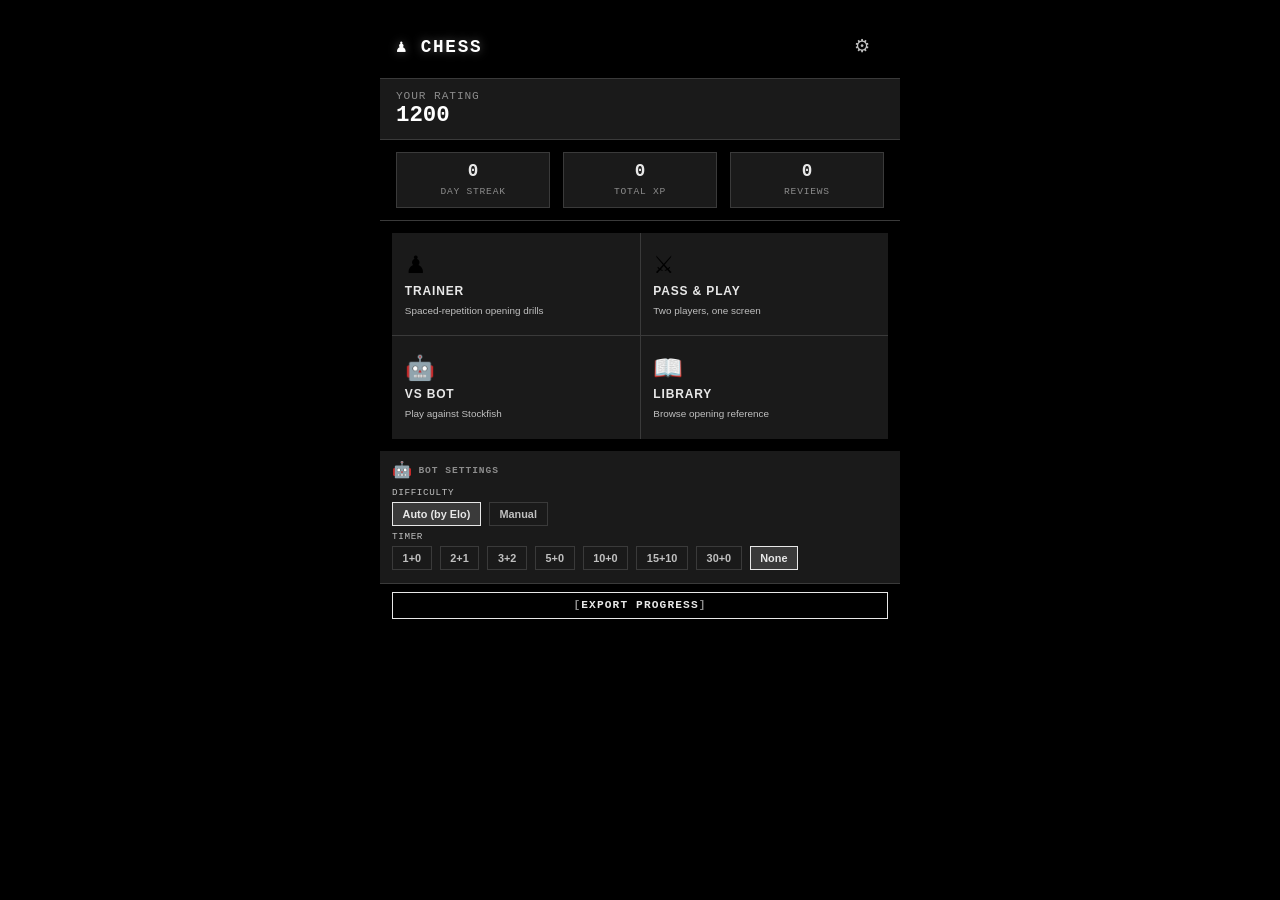
==== apps/chess/index.html @ 726a5da3 "Chess: legibility overhaul + adjustable text size/colour (#28/#27) #28 (legibility): - Darker bg (#0" ====
<!DOCTYPE html>
<html lang="en">
<head>
    <meta charset="UTF-8">
    <meta name="viewport" content="width=device-width, initial-scale=1.0, maximum-scale=1.0, user-scalable=no, viewport-fit=cover">
    <meta name="apple-mobile-web-app-capable" content="yes">
    <meta name="apple-mobile-web-app-status-bar-style" content="black-translucent">
    <meta name="apple-mobile-web-app-title" content="Chess">
    <meta name="theme-color" content="#0a0a0a">
    <link rel="apple-touch-icon" href="./icon.svg">
    <link rel="manifest" href="./manifest.json">
    <title>Chess</title>
    <link rel="stylesheet" href="./styles.css">
</head>
<body>
<div id="app">

    <!-- ══════════════════ Home ══════════════════ -->
    <div id="screen-home" class="screen active">
        <div class="home-header">
            <div class="home-title">Chess</div>
            <button class="btn-icon" id="btn-settings" aria-label="Settings">⚙</button>
        </div>
        <div class="elo-badge" id="elo-badge">
            <div>
                <div class="elo-label">Your Rating</div>
                <div class="elo-num" id="home-elo">1200</div>
            </div>
        </div>
        <div class="home-stats" id="home-stats">
            <div class="stat-box"><span class="stat-val" id="home-streak">0</span><span class="stat-lbl">Day streak</span></div>
            <div class="stat-box"><span class="stat-val" id="home-xp">0</span><span class="stat-lbl">Total XP</span></div>
            <div class="stat-box"><span class="stat-val" id="home-reviews">0</span><span class="stat-lbl">Reviews</span></div>
        </div>
        <div class="resume-banner" id="resume-banner" hidden>
            <div class="resume-text">
                <div class="resume-lbl">Resume Game</div>
                <div class="resume-sub" id="resume-sub">Paused game</div>
            </div>
            <span>▶</span>
        </div>
        <div class="mode-tiles">
            <button class="mode-tile" id="tile-trainer">
                <div class="mode-icon">♟</div>
                <div class="mode-name">Trainer</div>
                <div class="mode-desc">Spaced-repetition opening drills</div>
            </button>
            <button class="mode-tile" id="tile-pvp">
                <div class="mode-icon">⚔</div>
                <div class="mode-name">Pass & Play</div>
                <div class="mode-desc">Two players, one screen</div>
            </button>
            <button class="mode-tile" id="tile-bot">
                <div class="mode-icon">🤖</div>
                <div class="mode-name">vs Bot</div>
                <div class="mode-desc">Play against Stockfish</div>
            </button>
            <button class="mode-tile" id="tile-library">
                <div class="mode-icon">📖</div>
                <div class="mode-name">Library</div>
                <div class="mode-desc">Browse opening reference</div>
            </button>
        </div>
        <!-- Bot settings (difficulty + timer) inline on home screen -->
        <div class="home-bot-config" id="home-bot-config">
            <div class="home-bot-hdr">
                <span>🤖</span>
                <span class="home-bot-lbl">Bot Settings</span>
            </div>
            <div class="home-bot-row">
                <span class="home-bot-sub">Difficulty</span>
                <div class="radio-row">
                    <button class="radio-btn" id="home-diff-auto">Auto (by Elo)</button>
                    <button class="radio-btn" id="home-diff-manual">Manual</button>
                </div>
                <div id="home-skill-row-wrap" class="skill-row" style="display:none;margin-top:.3rem">
                    <span style="font-size:.65rem;color:var(--text-faint)">Skill</span>
                    <input type="range" id="home-skill-slider" min="0" max="20" value="10">
                    <span class="skill-val" id="home-skill-val">10</span>
                </div>
            </div>
            <div class="home-bot-row">
                <span class="home-bot-sub">Timer</span>
                <div class="radio-row" id="home-timer-radio"></div>
            </div>
        </div>
        <div style="padding: .5rem .75rem 1rem;">
            <button class="btn btn-sm btn-wide" id="btn-export">Export Progress</button>
        </div>
    </div>

    <!-- ══════════════════ Play ══════════════════ -->
    <div id="screen-play" class="screen">
        <div class="play-top">
            <div class="bar">
                <button class="btn-icon" id="btn-play-back" aria-label="Back">←</button>
                <span class="bar-title" id="play-title">Game</span>
                <button class="btn-icon" id="btn-flip" aria-label="Flip board">⇅</button>
            </div>
            <div class="clock-row" id="top-clock">
                <span class="clock-side" id="top-side">Black</span>
                <span class="clock-time" id="top-time">—</span>
            </div>
            <div class="bot-status" id="bot-status" hidden>Ready</div>
            <div class="opening-hint" id="opening-hint"></div>
        </div>
        <div class="board-wrap">
            <div class="board" id="play-board"></div>
        </div>
        <div class="play-bottom">
            <div class="clock-row clock-active" id="bottom-clock">
                <span class="clock-side" id="bottom-side">White</span>
                <span class="clock-time" id="bottom-time">—</span>
            </div>
            <div class="move-list" id="move-list"></div>
            <div class="play-actions">
                <button class="btn" id="btn-resign">Resign</button>
                <button class="btn" id="btn-draw">Draw</button>
                <button class="btn" id="btn-new-game">New</button>
            </div>
        </div>

        <!-- Promotion modal -->
        <div id="promo-modal" hidden>
            <div class="promo-panel">
                <p>Promote to</p>
                <div class="promo-choices" id="promo-choices"></div>
            </div>
        </div>

        <!-- Game-over overlay -->
        <div id="gameover-overlay" class="gameover-overlay" hidden>
            <div class="gameover-card">
                <div class="gameover-icon" id="go-icon">♟</div>
                <div class="gameover-title" id="go-title">Game Over</div>
                <div class="gameover-sub" id="go-sub"></div>
                <div class="elo-delta" id="go-elo-delta" hidden></div>
                <div class="gameover-actions">
                    <button class="btn" id="go-btn-home">Home</button>
                    <button class="btn btn-primary" id="go-btn-again">Again</button>
                </div>
            </div>
        </div>
    </div>

    <!-- ══════════════════ Trainer ══════════════════ -->
    <div id="screen-trainer" class="screen">
        <div class="bar">
            <button class="btn-icon" id="btn-trainer-back" aria-label="Back">←</button>
            <span class="bar-title">Trainer</span>
            <button class="btn-icon" id="btn-browse" aria-label="Browse openings">≡</button>
        </div>
        <div class="trainer-stats" id="trainer-stats">
            <div class="trainer-stat"><span class="trainer-stat-val" id="tr-streak">0</span><span class="trainer-stat-lbl">Streak</span></div>
            <div class="trainer-stat"><span class="trainer-stat-val" id="tr-xp">0</span><span class="trainer-stat-lbl">XP</span></div>
            <div class="trainer-stat"><span class="trainer-stat-val" id="tr-reviews">0</span><span class="trainer-stat-lbl">Reviews</span></div>
            <div class="trainer-stat"><span class="trainer-stat-val" id="tr-due">0</span><span class="trainer-stat-lbl">Due today</span></div>
        </div>
        <div class="session-btns">
            <button class="btn btn-primary btn-wide" id="btn-daily">Daily Session</button>
            <button class="btn btn-wide" id="btn-weakest">Review Weakest</button>
        </div>
        <div id="tier-sections"></div>
    </div>

    <!-- ══════════════════ Drill ══════════════════ -->
    <div id="screen-drill" class="screen">
        <div class="drill-bar">
            <button class="btn-icon" id="btn-drill-back" aria-label="Back">←</button>
            <span class="drill-name" id="drill-name">Opening</span>
            <div class="drill-progress" id="drill-progress"></div>
        </div>
        <div class="drill-info">
            <span id="turn-indicator" class="waiting">Loading…</span>
            <span id="move-note"></span>
        </div>
        <div class="board-wrap">
            <div class="board" id="drill-board"></div>
        </div>

        <!-- Completion overlay -->
        <div id="complete-overlay">
            <div class="complete-card">
                <div class="complete-burst" id="comp-burst">★</div>
                <div class="complete-title" id="comp-title">Position learned!</div>
                <div class="complete-sub" id="comp-sub">Come back soon to review</div>
                <div class="complete-xp" id="comp-xp">+10 XP</div>
                <div class="mastery-bar-wrap"><div class="mastery-bar-fill" id="comp-bar" style="width:0%"></div></div>
                <div class="mastery-bar-pct" id="comp-pct">0% mastery</div>
                <div class="complete-actions">
                    <button class="btn" id="comp-btn-home">Home</button>
                    <button class="btn btn-primary" id="comp-btn-next">Next</button>
                </div>
            </div>
        </div>
    </div>

    <!-- ══════════════════ Practice ══════════════════ -->
    <div id="screen-practice" class="screen">
        <div class="bar">
            <button class="btn-icon" id="btn-practice-back" aria-label="Back">←</button>
            <span class="bar-title">Browse Openings</span>
        </div>
        <div class="filters" id="practice-filters">
            <div class="filter-group" id="filter-tier"></div>
            <div class="filter-group" id="filter-color"></div>
        </div>
        <div class="practice-list" id="practice-list"></div>
    </div>

    <!-- ══════════════════ Library ══════════════════ -->
    <div id="screen-library" class="screen">
        <div class="bar">
            <button class="btn-icon" id="btn-library-back" aria-label="Back">←</button>
            <span class="bar-title">Library</span>
        </div>
        <div class="library-list" id="library-list"></div>
    </div>

    <!-- ══════════════════ Settings Panel ══════════════════ -->
    <div id="settings-panel" hidden>
        <div class="settings-bar">
            <button class="btn-icon" id="btn-settings-close">←</button>
            <span class="settings-title">Settings</span>
        </div>
        <div class="settings-body">

            <div class="settings-section">
                <span class="settings-label">Your Elo Rating</span>
                <div class="elo-row">
                    <div class="elo-display" id="st-elo-display">1200</div>
                    <div class="elo-input-wrap" id="st-elo-input-wrap">
                        <input type="number" class="elo-input" id="st-elo-input" min="100" max="3000" value="1200">
                        <button class="btn btn-sm" id="st-elo-save">Save</button>
                        <button class="btn btn-sm" id="st-elo-cancel">✕</button>
                    </div>
                    <button class="btn btn-sm" id="st-elo-edit">Edit</button>
                </div>
            </div>

            <div class="settings-section">
                <span class="settings-label">Piece Style</span>
                <div class="opt-grid" id="piece-style-grid"></div>
            </div>

            <div class="settings-section">
                <span class="settings-label">Board Colour</span>
                <div class="swatch-grid" id="board-swatch-grid"></div>
            </div>

            <div class="settings-section">
                <span class="settings-label">Text Size</span>
                <div class="radio-row" id="text-size-row"></div>
            </div>

            <div class="settings-section">
                <span class="settings-label">Text Colour</span>
                <div class="swatch-grid" id="text-color-row"></div>
            </div>

            <div class="settings-section">
                <button class="btn btn-wide" id="st-export">Export Progress (Markdown)</button>
                <button class="btn btn-wide" id="st-import">Import Save File</button>
                <input type="file" id="st-import-file" accept=".md,.json,.txt" hidden>
            </div>

        </div>
    </div>

    <!-- ══════════════════ Toast ══════════════════ -->
    <div id="toast" role="alert" aria-live="polite"></div>

</div><!-- #app -->

<script src="./chess.js"></script>
<script src="./openings.js"></script>
<script src="./srs.js"></script>
<script src="./board.js"></script>
<script src="./elo.js"></script>
<script src="./timer.js"></script>
<script src="./bot.js"></script>
<script src="./opening-detect.js"></script>
<script src="./export.js"></script>
<script src="./home.js"></script>
<script src="./play.js"></script>
<script src="./trainer.js"></script>
<script src="./library.js"></script>
<script>
    if ("serviceWorker" in navigator) {
        navigator.serviceWorker.register("./sw.js");
    }
</script>
</body>
</html>
---- apps/chess/styles.css ----
/* ── Reset ── */
*, *::before, *::after { margin: 0; padding: 0; box-sizing: border-box; }
[hidden] { display: none !important; }

/* ── Design tokens — retro pixel-art, monochrome (no system dark-mode detection) ── */
:root {
    --bg:           #000000;
    --bg2:          #0b0b0b;
    --surface:      #1a1a1a;
    --surface2:     #262626;
    --border:       #3a3a3a;
    --border-lo:    #2a2a2a;

    --text:         #e6e6e6;
    --text-dim:     #c0c0c0;
    --text-faint:   #8c8c8c;

    /* UI text scale (driven by Settings → Text Size; html font-size multiplier) */
    --text-scale:   1;

    /* White/grey accent for UI chrome (buttons, selections, highlights) */
    --gold:         #e8e8e8;
    --gold-bright:  #ffffff;
    --gold-lo:      #3a3a3a;

    /* Monochrome glow — board glow only */
    --phosphor:     #e8e8e8;
    --phosphor-lo:  #2a2a2a;

    /* Piece colours */
    --pw:           #ececec;   /* white piece fill */
    --pb:           #181818;   /* black piece fill */
    --pw-edge:      #444444;   /* white piece edge/stroke */
    --pb-edge:      #8a8a8a;   /* black piece edge/stroke (light, for contrast on dark squares) */

    /* Status colours — accents monochrome; reds kept as functional warnings */
    --sel:          #e8e8e8;
    --sel-bg:       rgba(255,255,255,.18);
    --last-bg:      rgba(255,255,255,.18);
    --last-edge:    #e6a52e;   /* last-move border; overridden per board theme below */
    --legal-dot:    rgba(255,255,255,.5);
    --chk-bg:       rgba(200,34,34,.3);
    --wrong-bg:     rgba(200,40,40,.35);
    --hint-bg:      rgba(255,255,255,.28);
    --confirm-bg:   rgba(255,255,255,.3);

    /* Board square colours (default theme, neutral grey — higher contrast) */
    --sq-light:     #4a4a4a;
    --sq-dark:      #161616;

    --mono: "SF Mono", ui-monospace, "Cascadia Code", "Courier New", Courier, monospace;
    --snap: 160ms cubic-bezier(.34,1.15,.64,1);
    --ease: 200ms ease;

    /* Top inset for screen headers — clears the iOS status bar (clock) even on
       non-notch devices where env(safe-area-inset-top) reports 0. */
    --safe-top: max(1.5rem, calc(env(safe-area-inset-top) + .4rem));
}

/* ── Board colour themes ── */
/* Each theme sets a --last-edge that contrasts with its own squares (last-move border). */
[data-board="dungeon"] { --sq-light: #4a4a4a; --sq-dark: #161616; --last-edge: #e6a52e; }
[data-board="amber"]   { --sq-light: #6a4420; --sq-dark: #3a2010; --last-edge: #4ec3ff; }
[data-board="walnut"]  { --sq-light: #d9b97a; --sq-dark: #8b5e38; --last-edge: #2f6bff; }
[data-board="forest"]  { --sq-light: #d9e8c0; --sq-dark: #5a7a3a; --last-edge: #ff7a18; }
[data-board="ocean"]   { --sq-light: #b8d8e8; --sq-dark: #3a5a78; --last-edge: #ffa31a; }
[data-board="slate"]   { --sq-light: #b8b8c8; --sq-dark: #5a5a6a; --last-edge: #34d6b8; }

html, body { height: 100%; overflow: hidden; overscroll-behavior: none; }
/* Root font size drives all rem-based text; --text-scale set from Settings → Text Size */
html { font-size: calc(16px * var(--text-scale, 1)); }
body {
    font-family: var(--mono);
    background: var(--bg);
    color: var(--text);
    -webkit-user-select: none; user-select: none;
    -webkit-touch-callout: none;
    -webkit-font-smoothing: antialiased;
}

/* ══════════════════════════ Layout ══════════════════════════ */
#app {
    max-width: 520px;
    margin: 0 auto;
    height: 100dvh;
    display: flex;
    flex-direction: column;
    padding: 0 0 env(safe-area-inset-bottom,0);
    position: relative;
    overflow: hidden;
}

.screen { display: none; flex-direction: column; flex: 1 1 0; min-height: 0; overflow: hidden; }
.screen.active { display: flex; }

/* ══════════════════════════ Common header ══════════════════════════ */
.bar {
    flex-shrink: 0;
    display: flex;
    align-items: center;
    gap: .5rem;
    padding: var(--safe-top) 1rem .55rem;
    border-bottom: 1px solid var(--border);
    background: var(--bg2);
}
.bar-title {
    font-size: .95rem;
    font-weight: 700;
    letter-spacing: .08em;
    text-transform: uppercase;
    color: var(--gold);
    flex: 1 1 0;
}
.bar-title::before { content: "> "; color: var(--text-faint); }

.btn-icon {
    background: none; border: none; color: var(--text-dim); cursor: pointer;
    font-size: 1.1rem; padding: .2rem .35rem;
    min-width: 2.75rem; min-height: 2.75rem;
    display: inline-flex; align-items: center; justify-content: center;
    -webkit-tap-highlight-color: transparent;
    transition: color var(--ease);
}
.btn-icon:hover { color: var(--gold); }

/* ══════════════════════════ Common board area ══════════════════════════ */
.board-wrap {
    flex-shrink: 0;
    position: relative;
    padding: 8px;
    background: #000;
    animation: flicker 7s ease-in-out infinite;
}

/* Vignette */
.board-wrap::before {
    content: '';
    position: absolute; inset: 0;
    background: radial-gradient(ellipse at center, transparent 55%, rgba(0,0,0,.65) 100%);
    pointer-events: none; z-index: 11;
}

/* ── The 8×8 grid ── */
.board {
    display: grid;
    grid-template-columns: repeat(8, 1fr);
    grid-template-rows:    repeat(8, 1fr);
    aspect-ratio: 1;
    width: 100%;
    position: relative;
    overflow: hidden;
    border: 2px solid var(--phosphor-lo);
    outline: 2px solid var(--phosphor);
    outline-offset: 2px;
    box-shadow:
        0 0 0 5px #000,
        0 0 14px var(--phosphor-lo),
        0 0 30px rgba(34,204,68,.15),
        inset 0 0 40px rgba(0,0,0,.5);
}

/* ── Squares ── */
.square {
    position: relative;
    cursor: pointer;
    overflow: visible;
    -webkit-tap-highlight-color: transparent;
}
.sq-light { background: var(--sq-light); }
.sq-dark  { background: var(--sq-dark); }
.sq-sel   { background: var(--sel-bg) !important; outline: 1px solid var(--sel); outline-offset: -1px; }
.sq-last::before  { content:''; position:absolute; inset:0; background: var(--last-bg); pointer-events:none; z-index:1; }
/* Last-move marker: per-theme accent border on both the from and to squares */
.sq-last { outline: 2px solid var(--last-edge); outline-offset: -2px; }
.sq-check { background: var(--chk-bg) !important; }
.sq-wrong { background: var(--wrong-bg) !important; }
.sq-hint  { background: var(--hint-bg) !important; }

/* Legal move dots */
.sq-legal::after {
    content: '';
    position: absolute; top:50%; left:50%;
    transform: translate(-50%,-50%);
    width: 28%; height: 28%;
    background: var(--legal-dot);
    border-radius: 50%;
    pointer-events: none; z-index: 2;
}
.sq-legal-cap { outline: 2px solid var(--sel); outline-offset: -2px; }

/* ── Coordinate labels ── */
.coord {
    position: absolute;
    font-size: .58rem; font-weight: 700;
    color: rgba(255,255,255,.85); line-height: 1;
    text-shadow: 0 0 2px rgba(0,0,0,.9), 0 1px 1px rgba(0,0,0,.7);
    pointer-events: none; z-index: 4;
}
.coord-rank { top: 2px; left: 3px; }
.coord-file { bottom: 2px; right: 3px; }

/* ══════════════════════════ Piece elements ══════════════════════════ */
.piece {
    position: absolute;
    top: 0; left: 0;
    width: 12.5%; height: 12.5%;
    display: flex; align-items: center; justify-content: center;
    pointer-events: none;
    transition: transform 220ms ease;
    will-change: transform;
    z-index: 5;
    font-size: clamp(.9rem, 4.2vw, 2rem);
    line-height: 1;
    font-weight: 900;
}
/* sample piece in settings (not absolutely positioned) */
.piece.sample-piece {
    position: relative;
    top: auto; left: auto;
    transform: none !important;
    transition: none;
    display: inline-flex;
}

/* ── Piece colour application ── */
.piece.white { color: var(--pw); }
.piece.black { color: var(--pb); }

/* SVG fill driven by color (modern + pixel styles) */
.piece.white svg { fill: var(--pw); }
.piece.black svg { fill: var(--pb); }

/* SVG stroke/edge accent */
.piece.white .eye, .piece.white .slit { fill: var(--pw-edge); }
.piece.black .eye, .piece.black .slit { fill: var(--pb-edge); }

/* IMG-based sets */
.piece-img {
    width: 88%; height: 88%;
    object-fit: contain;
    image-rendering: auto;
    pointer-events: none;
}

/* Contrast halo so pieces stay legible on any square / UI surface (dark-on-dark fix).
   Black pieces get a light halo; white pieces a dark one. Applies to raster sets and
   the inline-SVG "modern" set; glyph styles (classic/letters) use text-shadow below. */
.piece.white .piece-img, .piece.ps-modern.white svg { filter: drop-shadow(0 0 1px rgba(0,0,0,.6)); }
.piece.black .piece-img, .piece.ps-modern.black svg { filter: drop-shadow(0 0 1px rgba(255,255,255,.6)); }
.piece.ps-classic.white { text-shadow: 0 0 1px #000, 0 0 3px #000; }
.piece.ps-classic.black { text-shadow: 0 0 1px #fff, 0 0 3px #fff; }

/* Letter style */
.piece-letter {
    font-size: .72em;
    font-weight: 900;
    letter-spacing: -.03em;
}
/* Distinguish sides on any square colour. A halo shadow (not a text-stroke)
   keeps the fill colour readable — strokes overwhelm the small glyph and
   visually invert the colours. */
.piece.ps-letters .piece-letter { font-size: .82em; }
.piece.ps-letters.white .piece-letter { color: #fff;     text-shadow: 0 0 1px #000, 0 0 3px #000; }
.piece.ps-letters.black .piece-letter { color: #181818;  text-shadow: 0 0 1px #fff, 0 0 3px #fff; }

/* ── Piece animations ── */
.piece-moved    { transition: transform 220ms ease; }
.piece-confirm  { filter: brightness(1.4); transition: filter 80ms ease; }
.piece-captured { opacity: 0; transition: opacity 180ms ease; pointer-events: none; }
@keyframes shake {
    0%,100% { transform: translateX(0) var(--tx,) translateY(var(--ty,)); }
    20%      { transform: translateX(-4px) var(--tx,) translateY(var(--ty,)); }
    40%      { transform: translateX(4px) var(--tx,) translateY(var(--ty,)); }
    60%      { transform: translateX(-3px) var(--tx,) translateY(var(--ty,)); }
    80%      { transform: translateX(3px) var(--tx,) translateY(var(--ty,)); }
}
/* Shake needs to compose with the existing transform; use a separate wrapper class */
.piece-shake {
    animation: piece-shake 480ms ease;
}
@keyframes piece-shake {
    0%,100% { filter: brightness(1) hue-rotate(0deg); }
    10%,30%,50%,70% { filter: brightness(1.6) hue-rotate(-30deg) saturate(2); }
    20%,40%,60%,80% { filter: brightness(1) hue-rotate(0deg); }
}

/* ══════════════════════════ Flicker animation ══════════════════════════ */
@keyframes flicker {
    0%,47%,53%,100% { opacity:1; }
    50%             { opacity:.97; }
}

/* ══════════════════════════ Buttons ══════════════════════════ */
.btn {
    display: inline-flex; align-items: center; justify-content: center;
    border: 1px solid var(--gold);
    border-radius: 0;
    background: transparent;
    color: var(--gold);
    font-family: var(--mono);
    font-size: .8rem;
    font-weight: 700;
    letter-spacing: .1em;
    text-transform: uppercase;
    cursor: pointer;
    padding: .6rem 1rem;
    -webkit-tap-highlight-color: transparent;
    transition: background var(--ease), box-shadow var(--ease);
    white-space: nowrap;
}
.btn::before { content: "[ "; color: var(--text-faint); }
.btn::after  { content: " ]"; color: var(--text-faint); }
.btn:hover, .btn:active { background: rgba(255,255,255,.08); box-shadow: 0 0 10px rgba(255,255,255,.18); }
.btn.btn-primary { border-color: var(--gold-bright); color: var(--gold-bright); }
.btn.btn-sm { font-size: .7rem; padding: .4rem .7rem; }
.btn.btn-wide { width: 100%; }
.btn.btn-wide + .btn.btn-wide { margin-top: .5rem; }
.btn.active { background: rgba(255,255,255,.16); color: var(--gold-bright); }

/* ══════════════════════════ Home screen ══════════════════════════ */
#screen-home {
    overflow-y: auto;
    -webkit-overflow-scrolling: touch;
}
.home-header {
    flex-shrink: 0;
    padding: var(--safe-top) 1rem .6rem;
    border-bottom: 1px solid var(--border);
    display: flex; align-items: center; gap: .8rem;
}
.home-title {
    flex: 1;
    font-size: 1.1rem; font-weight: 700; letter-spacing: .1em;
    text-transform: uppercase; color: var(--gold-bright);
    text-shadow: 0 0 10px rgba(255,255,255,.35);
}
.home-title::before { content: "♟ "; }
.home-stats {
    display: flex; gap: .8rem;
    padding: .75rem 1rem;
    border-bottom: 1px solid var(--border);
}
.stat-box {
    flex: 1;
    text-align: center;
    background: var(--surface);
    border: 1px solid var(--border);
    padding: .5rem .3rem;
}
.stat-val { font-size: 1.1rem; font-weight: 700; color: var(--gold); display: block; }
.stat-lbl { font-size: .6rem; color: var(--text-faint); text-transform: uppercase; letter-spacing: .08em; }

.elo-badge {
    display: flex; align-items: center; gap: .4rem;
    padding: .7rem 1rem;
    background: var(--surface);
    border-bottom: 1px solid var(--border);
    font-size: .85rem;
}
.elo-num { font-size: 1.4rem; font-weight: 700; color: var(--gold-bright); }
.elo-label { font-size: .7rem; color: var(--text-faint); text-transform: uppercase; letter-spacing: .08em; }
.elo-edit { margin-left: auto; } /* kept for settings; home screen button removed */

.mode-tiles {
    display: grid;
    grid-template-columns: 1fr 1fr;
    gap: 1px;
    flex-shrink: 0;
    background: var(--border);
    margin: .75rem;
}
.mode-tile {
    background: var(--surface);
    border: none;
    padding: 1.1rem .8rem;
    display: flex; flex-direction: column; align-items: flex-start; gap: .35rem;
    cursor: pointer;
    -webkit-tap-highlight-color: transparent;
    transition: background var(--ease);
}
.mode-tile:hover { background: var(--surface2); }
.mode-icon { font-size: 1.5rem; }
.mode-name { font-size: .75rem; font-weight: 700; letter-spacing: .07em; text-transform: uppercase; color: var(--gold); }
.mode-desc { font-size: .62rem; color: var(--text-dim); line-height: 1.4; }

.resume-banner {
    margin: 0 .75rem .75rem;
    border: 1px solid var(--gold-lo);
    background: var(--surface);
    display: flex; align-items: center; gap: .75rem;
    padding: .6rem .8rem;
    cursor: pointer;
    -webkit-tap-highlight-color: transparent;
    transition: background var(--ease);
}
.resume-banner:hover { background: var(--surface2); }
.resume-text { flex: 1; }
.resume-lbl { font-size: .7rem; color: var(--gold); text-transform: uppercase; letter-spacing: .07em; }
.resume-sub { font-size: .62rem; color: var(--text-dim); margin-top: .15rem; }

/* Bot config strip on home screen */
.home-bot-config {
    padding: .6rem .75rem .8rem;
    border-bottom: 1px solid var(--border);
    background: var(--surface);
    flex-shrink: 0;
}
.home-bot-hdr {
    display: flex; align-items: center; gap: .4rem;
    margin-bottom: .45rem;
}
.home-bot-lbl {
    font-size: .6rem; font-weight: 700; text-transform: uppercase;
    letter-spacing: .1em; color: var(--text-faint);
}
.home-bot-row { margin-bottom: .35rem; }
.home-bot-row:last-child { margin-bottom: 0; }
.home-bot-sub {
    font-size: .58rem; color: var(--text-dim); text-transform: uppercase;
    letter-spacing: .07em; display: block; margin-bottom: .25rem;
}

/* ══════════════════════════ Play screen ══════════════════════════ */
#screen-play { background: var(--bg); }

.play-top { flex-shrink: 0; }
.play-bottom { flex: 1 1 0; min-height: 0; display: flex; flex-direction: column; }

.clock-row {
    display: flex; align-items: center; justify-content: space-between;
    padding: .4rem 1rem;
    background: var(--bg2);
    border-bottom: 1px solid var(--border);
    min-height: 2.2rem;
}
.clock-row.clock-active { background: var(--surface); }
.clock-side { font-size: .65rem; color: var(--text-faint); text-transform: uppercase; }
.clock-time {
    font-size: 1.2rem; font-weight: 700; letter-spacing: .04em;
    color: var(--text-dim);
    transition: color var(--ease);
}
.clock-row.clock-active .clock-time { color: var(--gold-bright); }
.clock-time.clock-low  { color: var(--chk-bg); animation: blink-red 1s step-end infinite; }

@keyframes blink-red {
    0%,100% { color: #e03030; }
    50%      { color: var(--text-dim); }
}

/* Bot indicator row */
.bot-status {
    font-size: .65rem; color: var(--text-faint);
    padding: .3rem 1rem;
    text-transform: uppercase; letter-spacing: .05em;
    background: var(--bg2);
    border-bottom: 1px solid var(--border-lo);
    min-height: 1.6rem;
}
.bot-thinking { color: var(--gold); }

/* Opening name hint */
.opening-hint {
    font-size: .65rem; color: var(--text-dim);
    padding: .3rem 1rem;
    background: var(--bg2);
    border-bottom: 1px solid var(--border-lo);
    min-height: 1.4rem;
    letter-spacing: .03em;
}

/* Move list */
.move-list {
    flex: 1 1 0; min-height: 0;
    overflow-y: auto;
    padding: .5rem 1rem;
    font-size: .72rem; line-height: 2;
    color: var(--text-dim);
    white-space: pre-wrap; word-break: break-word;
    letter-spacing: .04em;
    -webkit-overflow-scrolling: touch;
}

.play-actions {
    flex-shrink: 0;
    display: flex; gap: 1px;
    border-top: 1px solid var(--border);
    background: var(--border);
}
.play-actions .btn { flex: 1; border: none; border-radius: 0; background: var(--surface); }
.play-actions .btn:hover { background: var(--surface2); }

/* ── Promotion modal ── */
#promo-modal {
    position: fixed; inset: 0;
    background: rgba(0,0,0,.85);
    display: flex; align-items: center; justify-content: center;
    z-index: 40;
}
.promo-panel {
    background: var(--surface);
    border: 2px solid var(--gold);
    padding: 1.2rem 1.6rem;
    text-align: center;
}
.promo-panel p {
    font-size: .65rem; font-weight: 700; letter-spacing: .12em;
    text-transform: uppercase; color: var(--text-dim); margin-bottom: .8rem;
}
.promo-choices { display: flex; gap: .5rem; }
.promo-btn {
    width: 4.6rem; height: 4.6rem;
    border: 1px solid var(--border);
    background: var(--bg2);
    color: var(--text); font-family: var(--mono); font-size: 2.6rem; font-weight: 900;
    cursor: pointer; display: flex; align-items: center; justify-content: center;
    -webkit-tap-highlight-color: transparent;
    transition: background var(--ease);
}
.promo-btn.white { color: var(--pw); }
.promo-btn.black { color: var(--pb); }
.promo-btn:active { background: var(--sel-bg); border-color: var(--gold); }

/* Scale the sampled piece to fill the larger promotion button */
.promo-btn .sample-piece {
    width: 100%; height: 100%;
    display: flex; align-items: center; justify-content: center;
    font-size: 2.6rem;
}
.promo-btn .sample-piece svg,
.promo-btn .sample-piece .piece-img { width: 100%; height: 100%; object-fit: contain; }

/* ── Game-over overlay ── */
.gameover-overlay {
    position: fixed; inset: 0;
    background: rgba(0,0,0,.8);
    display: flex; align-items: center; justify-content: center;
    z-index: 45;
    animation: fade-in .2s ease;
}
@keyframes fade-in { from { opacity:0; } to { opacity:1; } }

.gameover-card {
    background: var(--surface);
    border: 2px solid var(--gold);
    padding: 1.8rem 2rem;
    min-width: 260px;
    text-align: center;
    box-shadow: 0 0 30px rgba(255,255,255,.12);
}
.gameover-icon { font-size: 2.5rem; margin-bottom: .5rem; }
.gameover-title {
    font-size: 1.1rem; font-weight: 700; letter-spacing: .1em;
    text-transform: uppercase; color: var(--gold-bright); margin-bottom: .4rem;
}
.gameover-sub { font-size: .72rem; color: var(--text-dim); margin-bottom: .25rem; }
.elo-delta { font-size: 1.2rem; font-weight: 700; margin: .5rem 0 1rem; }
.elo-delta.pos { color: #60d060; }
.elo-delta.neg { color: #d06060; }
.gameover-actions { display: flex; gap: .5rem; justify-content: center; margin-top: 1rem; }

/* ══════════════════════════ Trainer screen ══════════════════════════ */
#screen-trainer {
    overflow-y: auto;
    -webkit-overflow-scrolling: touch;
}
.trainer-stats {
    display: flex; gap: 1px;
    background: var(--border);
    border-bottom: 1px solid var(--border);
}
.trainer-stat {
    flex: 1; text-align: center;
    padding: .7rem .3rem;
    background: var(--surface);
}
.trainer-stat-val { font-size: 1rem; font-weight: 700; color: var(--gold); display: block; }
.trainer-stat-lbl { font-size: .58rem; text-transform: uppercase; letter-spacing: .07em; color: var(--text-faint); }

.session-btns { display: flex; flex-direction: column; gap: .5rem; padding: .75rem; }

/* Tier sections */
.tier-section { border-bottom: 1px solid var(--border-lo); }
.tier-section.locked .tier-body { opacity: .5; pointer-events: none; }
.tier-section.collapsed .tier-body { display: none; }

.tier-head {
    display: flex; align-items: center; gap: .5rem;
    width: 100%; background: none; border: none;
    padding: .65rem .75rem; cursor: pointer; text-align: left;
    -webkit-tap-highlight-color: transparent;
    transition: background var(--ease);
}
.tier-head:hover { background: var(--surface); }
.tier-dot { width: 8px; height: 8px; flex-shrink: 0; background: var(--gold-lo); }
.tier-section:not(.locked) .tier-dot { background: var(--gold); }
.tier-name { flex: 1; font-size: .75rem; font-weight: 700; text-transform: uppercase; letter-spacing: .06em; color: var(--text); }
.tier-count { font-size: .65rem; color: var(--text-faint); }
.tier-status { font-size: .72rem; color: var(--gold); min-width: 2.5rem; text-align: right; }
.tier-chev { font-size: .7rem; color: var(--text-faint); }
.tier-section.collapsed .tier-chev { transform: rotate(-90deg); }

.tier-body { padding: .3rem .75rem .75rem; }
.pos-group { margin-bottom: .75rem; }
.pos-group-name { font-size: .7rem; font-weight: 700; color: var(--text); margin-bottom: .3rem; letter-spacing: .04em; }
.pos-group-meta { font-size: .6rem; color: var(--text-faint); margin-left: .4rem; }
.pos-grid { display: flex; flex-wrap: wrap; gap: .35rem; }

.pos-card {
    background: var(--surface); border: 1px solid var(--border);
    padding: .4rem .5rem; cursor: pointer;
    display: flex; align-items: center; gap: .4rem;
    min-width: 90px; flex: 0 0 auto;
    -webkit-tap-highlight-color: transparent;
    transition: background var(--ease), border-color var(--ease);
}
.pos-card:hover { background: var(--surface2); }
.pos-card.mastered { border-color: var(--gold); }
.pos-card.locked { opacity: .5; cursor: not-allowed; }

.pos-info { flex: 1; min-width: 0; }
.pos-line { display: block; font-size: .65rem; color: var(--text); white-space: nowrap; overflow: hidden; text-overflow: ellipsis; }
.pos-sub  { display: block; font-size: .57rem; color: var(--text-faint); }
.side-chip { font-size: .55rem; font-weight: 700; }
.side-chip.side-w { color: var(--pw); }
.side-chip.side-b { color: var(--pb-edge); }
.due-tag { color: var(--gold); font-size: .55rem; }
.mastery-tag { color: var(--text-dim); font-weight: 700; text-transform: uppercase; letter-spacing: .04em; }
.tier-legend {
    font-size: .57rem; line-height: 1.4; color: var(--text-dim);
    padding: 0 .75rem .6rem; margin-top: -.2rem;
}
.op-badge { font-size: .75rem; }

/* Mastery ring */
.ring { flex-shrink: 0; }
.ring-bg  { fill: none; stroke: var(--border); stroke-width: 3; }
.ring-fg  {
    fill: none; stroke: var(--gold);
    stroke-width: 3; stroke-linecap: square;
    transform: rotate(-90deg); transform-origin: 50% 50%;
    transition: stroke-dashoffset .4s ease;
}
.ring-locked .ring-fg { stroke: var(--text-faint); }
.ring-text { font-family: var(--mono); font-size: 10px; fill: var(--text-dim); }

/* ══════════════════════════ Drill screen ══════════════════════════ */
#screen-drill { background: var(--bg); }

.drill-bar {
    flex-shrink: 0;
    display: flex; align-items: center; gap: .5rem;
    padding: var(--safe-top) .75rem .5rem;
    border-bottom: 1px solid var(--border);
    background: var(--bg2);
}
.drill-name { flex: 1; font-size: .72rem; color: var(--text-dim); white-space: nowrap; overflow: hidden; text-overflow: ellipsis; }
.drill-progress { display: flex; gap: 3px; flex-shrink: 0; }
.pdot { width: 6px; height: 6px; background: var(--border); }
.pdot.done    { background: var(--gold-lo); }
.pdot.current { background: var(--gold); }

.drill-info {
    flex-shrink: 0;
    display: flex; align-items: center; justify-content: space-between;
    padding: .35rem .75rem;
    background: var(--bg2);
    border-bottom: 1px solid var(--border-lo);
}
#turn-indicator { font-size: .75rem; font-weight: 700; color: var(--gold); letter-spacing: .06em; text-transform: uppercase; }
#turn-indicator.waiting { color: var(--text-faint); }
#move-note { font-size: .68rem; color: var(--text-dim); max-width: 60%; text-align: right; }

/* ── Completion overlay ── */
#complete-overlay {
    position: fixed; inset: 0;
    background: rgba(0,0,0,.82);
    display: flex; align-items: center; justify-content: center;
    z-index: 50;
    opacity: 0; transition: opacity .2s ease;
    pointer-events: none;
}
#complete-overlay.show { opacity: 1; pointer-events: auto; }
.complete-card {
    background: var(--surface); border: 2px solid var(--gold);
    padding: 1.6rem 1.8rem;
    min-width: 240px; max-width: 320px;
    text-align: center;
    box-shadow: 0 0 24px rgba(255,255,255,.12);
}
.complete-burst { font-size: 2.2rem; margin-bottom: .4rem; }
.complete-title { font-size: 1rem; font-weight: 700; color: var(--gold-bright); text-transform: uppercase; letter-spacing: .08em; margin-bottom: .3rem; }
.complete-sub { font-size: .65rem; color: var(--text-dim); margin-bottom: .5rem; }
.complete-xp  { font-size: 1.1rem; font-weight: 700; color: var(--phosphor); margin-bottom: .6rem; }
.mastery-bar-wrap { background: var(--bg2); border: 1px solid var(--border); height: 6px; margin: .5rem 0; position: relative; }
.mastery-bar-fill { height: 100%; background: var(--gold); transition: width .5s ease; }
.mastery-bar-pct  { font-size: .6rem; color: var(--text-faint); margin-bottom: .8rem; }
.complete-actions { display: flex; gap: .4rem; justify-content: center; }

/* ══════════════════════════ Practice screen ══════════════════════════ */
#screen-practice { overflow-y: auto; -webkit-overflow-scrolling: touch; }

.filters { display: flex; flex-wrap: wrap; gap: .4rem; padding: .6rem .75rem; border-bottom: 1px solid var(--border); }
.filter-group { display: flex; gap: 2px; }
.chip {
    font-size: .65rem; font-weight: 700; letter-spacing: .05em; text-transform: uppercase;
    background: var(--surface); border: 1px solid var(--border);
    color: var(--text-dim); padding: .25rem .5rem; cursor: pointer;
    -webkit-tap-highlight-color: transparent;
    transition: background var(--ease), color var(--ease);
}
.chip.active { background: var(--gold-lo); border-color: var(--gold); color: var(--gold); }

.practice-list { padding: .5rem; }
.practice-row {
    background: var(--surface); border: 1px solid var(--border);
    margin-bottom: .4rem; padding: .6rem .75rem;
}
.pr-name { font-size: .8rem; font-weight: 700; color: var(--text); display: block; margin-bottom: .15rem; }
.pr-meta { font-size: .6rem; color: var(--text-faint); display: block; margin-bottom: .2rem; text-transform: uppercase; letter-spacing: .05em; }
.pr-idea { font-size: .65rem; color: var(--text-dim); display: block; margin-bottom: .3rem; line-height: 1.4; }
.pr-stats { font-size: .62rem; color: var(--text-faint); display: block; margin-bottom: .4rem; }
.pr-segs { display: flex; flex-wrap: wrap; gap: .3rem; }
.seg-btn {
    font-size: .6rem; font-weight: 700; letter-spacing: .04em;
    background: var(--bg2); border: 1px solid var(--border);
    color: var(--text-dim); padding: .2rem .45rem; cursor: pointer;
    -webkit-tap-highlight-color: transparent;
    transition: background var(--ease);
}
.seg-btn:hover { background: var(--surface2); color: var(--gold); }
.seg-btn.full { border-color: var(--gold-lo); color: var(--gold); }
.empty-msg { color: var(--text-faint); font-size: .72rem; padding: 1rem; text-align: center; }

/* ══════════════════════════ Library screen ══════════════════════════ */
#screen-library { overflow-y: auto; -webkit-overflow-scrolling: touch; }
.library-list { padding: .5rem; }

.lib-row { background: var(--surface); border: 1px solid var(--border); margin-bottom: .4rem; }
.lib-head {
    display: flex; align-items: center; gap: .5rem;
    padding: .55rem .75rem; cursor: pointer;
    -webkit-tap-highlight-color: transparent;
    transition: background var(--ease);
}
.lib-head:hover { background: var(--surface2); }
.lib-name { font-size: .78rem; font-weight: 700; color: var(--text); flex: 1; }
.lib-meta { font-size: .6rem; color: var(--text-faint); text-transform: uppercase; }
.lib-chev { font-size: .65rem; color: var(--text-faint); transition: transform .15s ease; }
.lib-row.expanded .lib-chev { transform: rotate(180deg); }

.lib-body { display: none; padding: .6rem .75rem; border-top: 1px solid var(--border-lo); }
.lib-row.expanded .lib-body { display: block; }
.lib-idea { font-size: .67rem; color: var(--text-dim); line-height: 1.5; margin-bottom: .5rem; }

.lib-stats { display: flex; flex-wrap: wrap; gap: .4rem 1rem; margin-bottom: .6rem; }
.lib-stat-item { font-size: .62rem; color: var(--text-faint); }
.lib-stat-item strong { color: var(--gold); }

.lib-moves { font-size: .65rem; color: var(--text-dim); line-height: 1.9; }
.lib-move-num { color: var(--text-faint); }
.lib-move-uci { color: var(--text); font-weight: 600; }
.lib-move-note { font-size: .6rem; color: var(--text-faint); font-style: italic; }

/* ══════════════════════════ Settings panel ══════════════════════════ */
#settings-panel {
    position: fixed; inset: 0;
    background: var(--bg);
    z-index: 60;
    display: flex; flex-direction: column;
    overflow-y: auto;
    -webkit-overflow-scrolling: touch;
    padding-bottom: env(safe-area-inset-bottom, 0);
}
.settings-bar {
    flex-shrink: 0;
    display: flex; align-items: center; gap: .5rem;
    padding: var(--safe-top) 1rem .55rem;
    border-bottom: 1px solid var(--border);
    background: var(--bg2);
}
.settings-title { flex: 1; font-size: .95rem; font-weight: 700; text-transform: uppercase; letter-spacing: .08em; color: var(--gold); }
.settings-body { padding: 0 .75rem 1.5rem; }
.settings-section { margin-top: 1.2rem; }
.settings-label {
    font-size: .65rem; font-weight: 700; text-transform: uppercase; letter-spacing: .1em;
    color: var(--text-faint); margin-bottom: .5rem; display: block;
}

/* Elo editor */
.elo-row { display: flex; align-items: center; gap: .6rem; }
.elo-display { font-size: 1.3rem; font-weight: 700; color: var(--gold-bright); }
.elo-input-wrap { display: none; align-items: center; gap: .4rem; }
.elo-input {
    background: var(--surface); border: 1px solid var(--gold);
    color: var(--text); font-family: var(--mono); font-size: 1.1rem; font-weight: 700;
    padding: .3rem .5rem; width: 80px; text-align: center;
}
.elo-input-wrap.active { display: flex; }
.elo-input-wrap.active + .elo-display { display: none; }

/* Piece styles grid */
.opt-grid { display: flex; flex-wrap: wrap; gap: .4rem; }
.opt-tile {
    background: var(--surface); border: 1px solid var(--border);
    padding: .5rem .6rem; cursor: pointer;
    display: flex; flex-direction: column; align-items: center; gap: .3rem;
    min-width: 72px; flex: 0 0 auto;
    -webkit-tap-highlight-color: transparent;
    transition: background var(--ease), border-color var(--ease);
}
.opt-tile.active { border-color: var(--gold); background: var(--gold-lo); }
.opt-preview { display: flex; gap: 4px; font-size: 1.4rem; min-height: 2rem; align-items: center; }
.opt-label { font-size: .58rem; font-weight: 700; text-transform: uppercase; letter-spacing: .05em; color: var(--text-dim); }

/* Size piece SVGs/imgs in settings preview tiles */
.opt-preview .sample-piece {
    width: 1.8rem; height: 1.8rem;
    display: inline-flex; align-items: center; justify-content: center;
    flex-shrink: 0;
}
.opt-preview .sample-piece svg { width: 100%; height: 100%; }
.opt-preview .sample-piece .piece-img { width: 100%; height: 100%; object-fit: contain; }

/* Board colour swatches */
.swatch-grid { display: flex; flex-wrap: wrap; gap: .5rem; }
.swatch {
    background: none; border: 1px solid var(--border);
    padding: .4rem .5rem; cursor: pointer;
    display: flex; flex-direction: column; align-items: center; gap: .3rem;
    -webkit-tap-highlight-color: transparent;
    transition: border-color var(--ease);
}
.swatch.active { border-color: var(--gold); }
.swatch-board { display: grid; grid-template-columns: 1fr 1fr; width: 32px; height: 32px; }
.swatch-board .sq { flex: 1; }

/* Text-colour swatches (Settings → Text Colour) */
.text-swatch {
    background: var(--surface); border: 1px solid var(--border);
    padding: .4rem .55rem; cursor: pointer; min-width: 56px;
    display: flex; flex-direction: column; align-items: center; gap: .3rem;
    -webkit-tap-highlight-color: transparent;
    transition: border-color var(--ease);
}
.text-swatch.active { border-color: var(--gold); }
.text-swatch-dot { font-size: 1.3rem; font-weight: 900; line-height: 1; }

/* Timer / difficulty selects */
.radio-row { display: flex; flex-wrap: wrap; gap: .3rem .5rem; }
.radio-btn {
    font-size: .68rem; font-weight: 700;
    background: var(--surface); border: 1px solid var(--border);
    color: var(--text-dim); padding: .3rem .6rem; cursor: pointer;
    -webkit-tap-highlight-color: transparent;
    transition: background var(--ease), color var(--ease);
}
.radio-btn.active { background: var(--gold-lo); border-color: var(--gold); color: var(--gold); }

.skill-row { display: flex; align-items: center; gap: .7rem; margin-top: .4rem; }
input[type="range"] {
    flex: 1; accent-color: var(--gold);
    background: var(--surface); border-radius: 0; height: 3px;
}
.skill-val { font-size: .8rem; font-weight: 700; color: var(--gold); min-width: 2rem; }

/* ══════════════════════════ Toast ══════════════════════════ */
#toast {
    position: fixed; bottom: calc(1rem + env(safe-area-inset-bottom,0));
    left: 50%; transform: translateX(-50%) translateY(120%);
    background: var(--surface); border: 1px solid var(--gold);
    color: var(--text); font-size: .75rem; font-weight: 700;
    padding: .5rem 1rem; z-index: 80; white-space: nowrap;
    transition: transform .25s var(--snap), opacity .25s ease;
    opacity: 0;
}
#toast.show { transform: translateX(-50%) translateY(0); opacity: 1; }
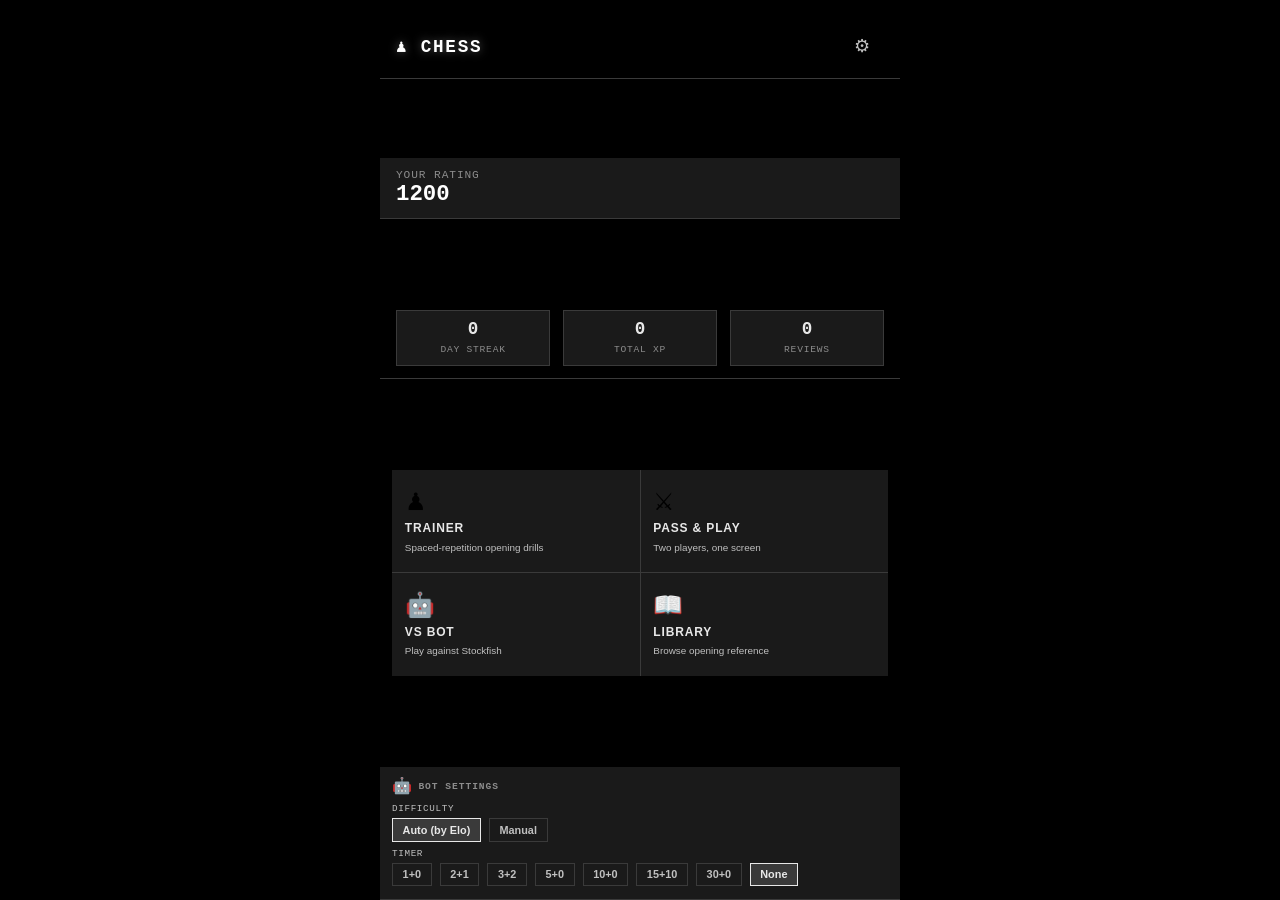
==== commit af9628d0: "Chess: export to Settings only, vs-Bot tile resumes saved game, Reset All Data (#37/#44/#46) - #37: " ====
--- a/apps/chess/index.html
+++ b/apps/chess/index.html
@@ -84,9 +84,6 @@
                 <div class="radio-row" id="home-timer-radio"></div>
             </div>
         </div>
-        <div style="padding: .5rem .75rem 1rem;">
-            <button class="btn btn-sm btn-wide" id="btn-export">Export Progress</button>
-        </div>
     </div>
 
     <!-- ══════════════════ Play ══════════════════ -->
@@ -262,6 +259,11 @@
                 <button class="btn btn-wide" id="st-export">Export Progress (Markdown)</button>
                 <button class="btn btn-wide" id="st-import">Import Save File</button>
                 <input type="file" id="st-import-file" accept=".md,.json,.txt" hidden>
+            </div>
+
+            <div class="settings-section">
+                <button class="btn btn-wide btn-danger" id="st-reset">Reset All Data</button>
+                <span class="settings-hint">Erases all progress permanently. Export a backup first.</span>
             </div>
 
         </div>
--- a/apps/chess/styles.css
+++ b/apps/chess/styles.css
@@ -249,6 +249,9 @@
 .piece.black .piece-img, .piece.ps-modern.black svg { filter: drop-shadow(0 0 1px rgba(255,255,255,.6)); }
 .piece.ps-classic.white { text-shadow: 0 0 1px #000, 0 0 3px #000; }
 .piece.ps-classic.black { text-shadow: 0 0 1px #fff, 0 0 3px #fff; }
+/* Classic glyphs are a text node — scale them up to match the ~88% fill of image sets */
+.piece.ps-classic { font-size: clamp(1.6rem, 8vw, 3.4rem); }
+.opt-preview .piece.ps-classic { font-size: 1.5rem; }  /* contain in the small settings preview */
 
 /* Letter style */
 .piece-letter {
@@ -316,11 +319,19 @@
 .btn.btn-wide { width: 100%; }
 .btn.btn-wide + .btn.btn-wide { margin-top: .5rem; }
 .btn.active { background: rgba(255,255,255,.16); color: var(--gold-bright); }
+/* Destructive action (Reset All Data) — uses the kept functional red, not chrome accent. */
+.btn.btn-danger { border-color: #e05a5a; color: #e05a5a; }
+.btn.btn-danger:hover, .btn.btn-danger:active { background: var(--wrong-bg); box-shadow: 0 0 10px rgba(224,90,90,.3); }
+.settings-hint { display: block; margin-top: .5rem; font-size: .7rem; color: var(--text-faint); line-height: 1.4; }
 
 /* ══════════════════════════ Home screen ══════════════════════════ */
 #screen-home {
     overflow-y: auto;
     -webkit-overflow-scrolling: touch;
+    /* Distribute sections down the column so tall screens don't leave a big
+       dead band at the bottom; falls back to natural scroll when content is
+       taller than the viewport (short screens). */
+    justify-content: space-between;
 }
 .home-header {
     flex-shrink: 0;
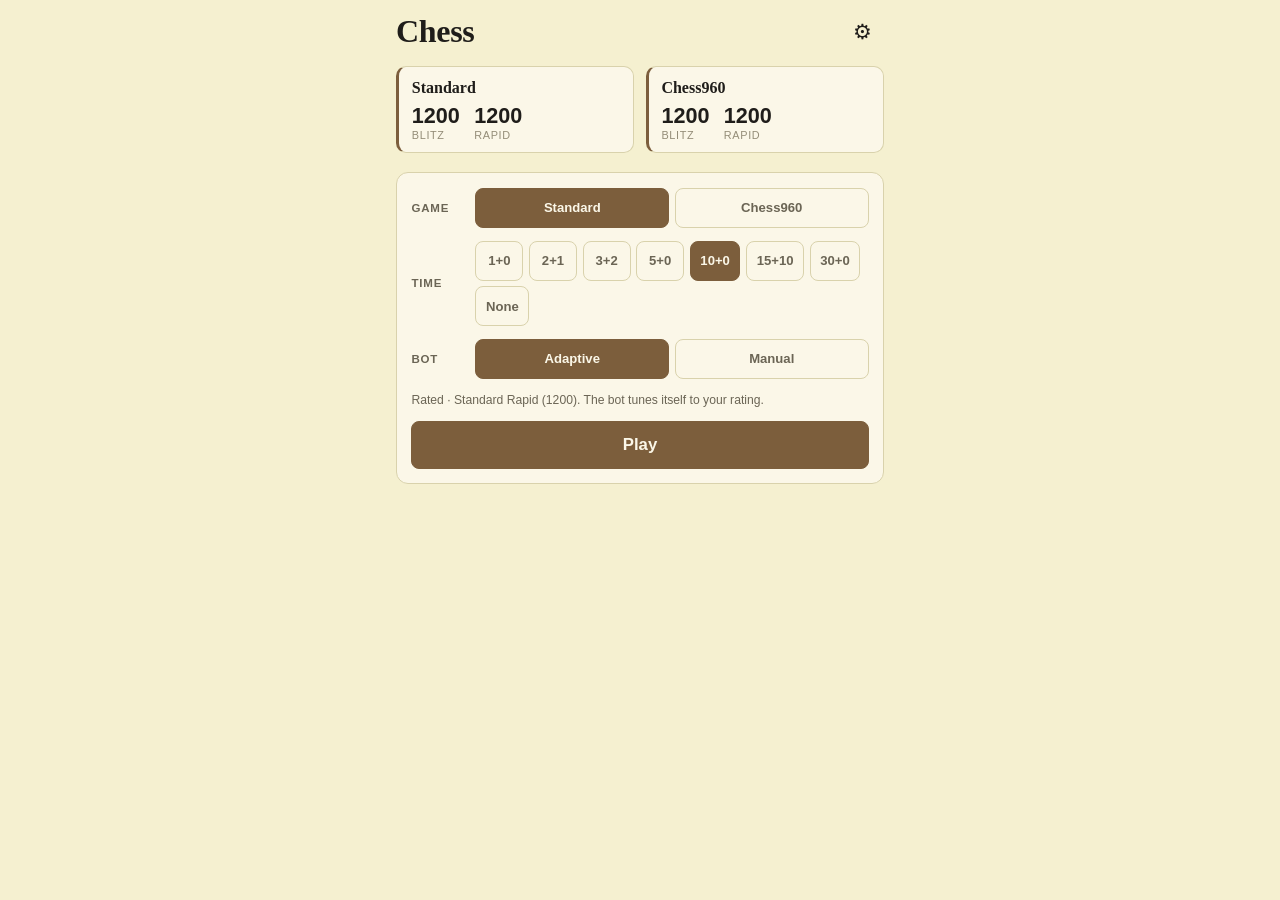
==== commit 4a4eca7a: "Chess: rebuild as single-purpose self-tuning bot player Complete redo of apps/chess. Removed the Ope" ====
--- a/apps/chess/index.html
+++ b/apps/chess/index.html
@@ -4,9 +4,9 @@
     <meta charset="UTF-8">
     <meta name="viewport" content="width=device-width, initial-scale=1.0, maximum-scale=1.0, user-scalable=no, viewport-fit=cover">
     <meta name="apple-mobile-web-app-capable" content="yes">
-    <meta name="apple-mobile-web-app-status-bar-style" content="black-translucent">
+    <meta name="apple-mobile-web-app-status-bar-style" content="default">
     <meta name="apple-mobile-web-app-title" content="Chess">
-    <meta name="theme-color" content="#0a0a0a">
+    <meta name="theme-color" content="#f5f0d0">
     <link rel="apple-touch-icon" href="./icon.svg">
     <link rel="manifest" href="./manifest.json">
     <title>Chess</title>
@@ -21,68 +21,43 @@
             <div class="home-title">Chess</div>
             <button class="btn-icon" id="btn-settings" aria-label="Settings">⚙</button>
         </div>
-        <div class="elo-badge" id="elo-badge">
-            <div>
-                <div class="elo-label">Your Rating</div>
-                <div class="elo-num" id="home-elo">1200</div>
-            </div>
-        </div>
-        <div class="home-stats" id="home-stats">
-            <div class="stat-box"><span class="stat-val" id="home-streak">0</span><span class="stat-lbl">Day streak</span></div>
-            <div class="stat-box"><span class="stat-val" id="home-xp">0</span><span class="stat-lbl">Total XP</span></div>
-            <div class="stat-box"><span class="stat-val" id="home-reviews">0</span><span class="stat-lbl">Reviews</span></div>
-        </div>
+
+        <div class="ratings" id="ratings"></div>
+
         <div class="resume-banner" id="resume-banner" hidden>
             <div class="resume-text">
-                <div class="resume-lbl">Resume Game</div>
+                <div class="resume-lbl">Resume game</div>
                 <div class="resume-sub" id="resume-sub">Paused game</div>
             </div>
-            <span>▶</span>
-        </div>
-        <div class="mode-tiles">
-            <button class="mode-tile" id="tile-trainer">
-                <div class="mode-icon">♟</div>
-                <div class="mode-name">Trainer</div>
-                <div class="mode-desc">Spaced-repetition opening drills</div>
-            </button>
-            <button class="mode-tile" id="tile-pvp">
-                <div class="mode-icon">⚔</div>
-                <div class="mode-name">Pass & Play</div>
-                <div class="mode-desc">Two players, one screen</div>
-            </button>
-            <button class="mode-tile" id="tile-bot">
-                <div class="mode-icon">🤖</div>
-                <div class="mode-name">vs Bot</div>
-                <div class="mode-desc">Play against Stockfish</div>
-            </button>
-            <button class="mode-tile" id="tile-library">
-                <div class="mode-icon">📖</div>
-                <div class="mode-name">Library</div>
-                <div class="mode-desc">Browse opening reference</div>
-            </button>
-        </div>
-        <!-- Bot settings (difficulty + timer) inline on home screen -->
-        <div class="home-bot-config" id="home-bot-config">
-            <div class="home-bot-hdr">
-                <span>🤖</span>
-                <span class="home-bot-lbl">Bot Settings</span>
-            </div>
-            <div class="home-bot-row">
-                <span class="home-bot-sub">Difficulty</span>
-                <div class="radio-row">
-                    <button class="radio-btn" id="home-diff-auto">Auto (by Elo)</button>
-                    <button class="radio-btn" id="home-diff-manual">Manual</button>
-                </div>
-                <div id="home-skill-row-wrap" class="skill-row" style="display:none;margin-top:.3rem">
-                    <span style="font-size:.65rem;color:var(--text-faint)">Skill</span>
-                    <input type="range" id="home-skill-slider" min="0" max="20" value="10">
-                    <span class="skill-val" id="home-skill-val">10</span>
-                </div>
-            </div>
-            <div class="home-bot-row">
-                <span class="home-bot-sub">Timer</span>
-                <div class="radio-row" id="home-timer-radio"></div>
-            </div>
+            <span class="resume-arrow">▶</span>
+        </div>
+
+        <div class="config-card">
+            <div class="config-row">
+                <span class="config-label">Game</span>
+                <div class="seg" id="cfg-variant">
+                    <button class="seg-btn" data-variant="standard">Standard</button>
+                    <button class="seg-btn" data-variant="c960">Chess960</button>
+                </div>
+            </div>
+            <div class="config-row">
+                <span class="config-label">Time</span>
+                <div class="seg seg-wrap" id="cfg-timer"></div>
+            </div>
+            <div class="config-row">
+                <span class="config-label">Bot</span>
+                <div class="seg" id="cfg-diff">
+                    <button class="seg-btn" data-diff="adaptive">Adaptive</button>
+                    <button class="seg-btn" data-diff="manual">Manual</button>
+                </div>
+            </div>
+            <div class="config-row skill-row" id="cfg-skill-row" hidden>
+                <span class="config-label">Skill</span>
+                <input type="range" id="cfg-skill" min="0" max="20" value="8">
+                <span class="skill-val" id="cfg-skill-val">8</span>
+            </div>
+            <p class="config-note" id="cfg-note"></p>
+            <button class="btn btn-primary btn-play" id="btn-play">Play</button>
         </div>
     </div>
 
@@ -91,15 +66,15 @@
         <div class="play-top">
             <div class="bar">
                 <button class="btn-icon" id="btn-play-back" aria-label="Back">←</button>
-                <span class="bar-title" id="play-title">Game</span>
+                <span class="bar-title" id="play-title">Chess</span>
                 <button class="btn-icon" id="btn-flip" aria-label="Flip board">⇅</button>
             </div>
             <div class="clock-row" id="top-clock">
                 <span class="clock-side" id="top-side">Black</span>
+                <span class="captured-tray" id="top-captured"></span>
                 <span class="clock-time" id="top-time">—</span>
             </div>
             <div class="bot-status" id="bot-status" hidden>Ready</div>
-            <div class="opening-hint" id="opening-hint"></div>
         </div>
         <div class="board-wrap">
             <div class="board" id="play-board"></div>
@@ -107,13 +82,12 @@
         <div class="play-bottom">
             <div class="clock-row clock-active" id="bottom-clock">
                 <span class="clock-side" id="bottom-side">White</span>
+                <span class="captured-tray" id="bottom-captured"></span>
                 <span class="clock-time" id="bottom-time">—</span>
             </div>
             <div class="move-list" id="move-list"></div>
             <div class="play-actions">
                 <button class="btn" id="btn-resign">Resign</button>
-                <button class="btn" id="btn-draw">Draw</button>
-                <button class="btn" id="btn-new-game">New</button>
             </div>
         </div>
 
@@ -128,90 +102,44 @@
         <!-- Game-over overlay -->
         <div id="gameover-overlay" class="gameover-overlay" hidden>
             <div class="gameover-card">
-                <div class="gameover-icon" id="go-icon">♟</div>
+                <div class="gameover-icon" id="go-icon">♚</div>
                 <div class="gameover-title" id="go-title">Game Over</div>
                 <div class="gameover-sub" id="go-sub"></div>
                 <div class="elo-delta" id="go-elo-delta" hidden></div>
                 <div class="gameover-actions">
-                    <button class="btn" id="go-btn-home">Home</button>
-                    <button class="btn btn-primary" id="go-btn-again">Again</button>
-                </div>
-            </div>
-        </div>
-    </div>
-
-    <!-- ══════════════════ Trainer ══════════════════ -->
-    <div id="screen-trainer" class="screen">
+                    <button class="btn" id="go-btn-edit">Edit settings</button>
+                    <button class="btn btn-primary" id="go-btn-rematch">Rematch</button>
+                </div>
+            </div>
+        </div>
+    </div>
+
+    <!-- ══════════════════ History ══════════════════ -->
+    <div id="screen-history" class="screen">
         <div class="bar">
-            <button class="btn-icon" id="btn-trainer-back" aria-label="Back">←</button>
-            <span class="bar-title">Trainer</span>
-            <button class="btn-icon" id="btn-browse" aria-label="Browse openings">≡</button>
-        </div>
-        <div class="trainer-stats" id="trainer-stats">
-            <div class="trainer-stat"><span class="trainer-stat-val" id="tr-streak">0</span><span class="trainer-stat-lbl">Streak</span></div>
-            <div class="trainer-stat"><span class="trainer-stat-val" id="tr-xp">0</span><span class="trainer-stat-lbl">XP</span></div>
-            <div class="trainer-stat"><span class="trainer-stat-val" id="tr-reviews">0</span><span class="trainer-stat-lbl">Reviews</span></div>
-            <div class="trainer-stat"><span class="trainer-stat-val" id="tr-due">0</span><span class="trainer-stat-lbl">Due today</span></div>
-        </div>
-        <div class="session-btns">
-            <button class="btn btn-primary btn-wide" id="btn-daily">Daily Session</button>
-            <button class="btn btn-wide" id="btn-weakest">Review Weakest</button>
-        </div>
-        <div id="tier-sections"></div>
-    </div>
-
-    <!-- ══════════════════ Drill ══════════════════ -->
-    <div id="screen-drill" class="screen">
-        <div class="drill-bar">
-            <button class="btn-icon" id="btn-drill-back" aria-label="Back">←</button>
-            <span class="drill-name" id="drill-name">Opening</span>
-            <div class="drill-progress" id="drill-progress"></div>
-        </div>
-        <div class="drill-info">
-            <span id="turn-indicator" class="waiting">Loading…</span>
-            <span id="move-note"></span>
-        </div>
+            <button class="btn-icon" id="btn-history-back" aria-label="Back">←</button>
+            <span class="bar-title">Game History</span>
+        </div>
+        <div class="history-list" id="history-list"></div>
+    </div>
+
+    <!-- ══════════════════ Replay ══════════════════ -->
+    <div id="screen-replay" class="screen">
+        <div class="bar">
+            <button class="btn-icon" id="btn-replay-back" aria-label="Back">←</button>
+            <span class="bar-title" id="replay-title">Replay</span>
+        </div>
+        <div class="replay-info" id="replay-info"></div>
         <div class="board-wrap">
-            <div class="board" id="drill-board"></div>
-        </div>
-
-        <!-- Completion overlay -->
-        <div id="complete-overlay">
-            <div class="complete-card">
-                <div class="complete-burst" id="comp-burst">★</div>
-                <div class="complete-title" id="comp-title">Position learned!</div>
-                <div class="complete-sub" id="comp-sub">Come back soon to review</div>
-                <div class="complete-xp" id="comp-xp">+10 XP</div>
-                <div class="mastery-bar-wrap"><div class="mastery-bar-fill" id="comp-bar" style="width:0%"></div></div>
-                <div class="mastery-bar-pct" id="comp-pct">0% mastery</div>
-                <div class="complete-actions">
-                    <button class="btn" id="comp-btn-home">Home</button>
-                    <button class="btn btn-primary" id="comp-btn-next">Next</button>
-                </div>
-            </div>
-        </div>
-    </div>
-
-    <!-- ══════════════════ Practice ══════════════════ -->
-    <div id="screen-practice" class="screen">
-        <div class="bar">
-            <button class="btn-icon" id="btn-practice-back" aria-label="Back">←</button>
-            <span class="bar-title">Browse Openings</span>
-        </div>
-        <div class="filters" id="practice-filters">
-            <div class="filter-group" id="filter-tier"></div>
-            <div class="filter-group" id="filter-color"></div>
-        </div>
-        <div class="practice-list" id="practice-list"></div>
-    </div>
-
-    <!-- ══════════════════ Library ══════════════════ -->
-    <div id="screen-library" class="screen">
-        <div class="bar">
-            <button class="btn-icon" id="btn-library-back" aria-label="Back">←</button>
-            <span class="bar-title">Library</span>
-        </div>
-        <div class="library-list" id="library-list"></div>
+            <div class="board" id="replay-board"></div>
+        </div>
+        <div class="replay-controls">
+            <button class="btn" id="replay-first">⏮</button>
+            <button class="btn" id="replay-prev">◀</button>
+            <span class="replay-counter" id="replay-counter">0 / 0</span>
+            <button class="btn" id="replay-next">▶</button>
+            <button class="btn" id="replay-last">⏭</button>
+        </div>
     </div>
 
     <!-- ══════════════════ Settings Panel ══════════════════ -->
@@ -223,15 +151,10 @@
         <div class="settings-body">
 
             <div class="settings-section">
-                <span class="settings-label">Your Elo Rating</span>
-                <div class="elo-row">
-                    <div class="elo-display" id="st-elo-display">1200</div>
-                    <div class="elo-input-wrap" id="st-elo-input-wrap">
-                        <input type="number" class="elo-input" id="st-elo-input" min="100" max="3000" value="1200">
-                        <button class="btn btn-sm" id="st-elo-save">Save</button>
-                        <button class="btn btn-sm" id="st-elo-cancel">✕</button>
-                    </div>
-                    <button class="btn btn-sm" id="st-elo-edit">Edit</button>
+                <span class="settings-label">Theme</span>
+                <div class="seg" id="theme-seg">
+                    <button class="seg-btn" data-theme="light">Light</button>
+                    <button class="seg-btn" data-theme="dark">Dark</button>
                 </div>
             </div>
 
@@ -241,29 +164,28 @@
             </div>
 
             <div class="settings-section">
-                <span class="settings-label">Board Colour</span>
+                <span class="settings-label">Board</span>
                 <div class="swatch-grid" id="board-swatch-grid"></div>
             </div>
 
             <div class="settings-section">
-                <span class="settings-label">Text Size</span>
-                <div class="radio-row" id="text-size-row"></div>
-            </div>
-
-            <div class="settings-section">
-                <span class="settings-label">Text Colour</span>
-                <div class="swatch-grid" id="text-color-row"></div>
-            </div>
-
-            <div class="settings-section">
-                <button class="btn btn-wide" id="st-export">Export Progress (Markdown)</button>
+                <span class="settings-label">Ratings</span>
+                <div class="ratings-edit" id="ratings-edit"></div>
+            </div>
+
+            <div class="settings-section">
+                <button class="btn btn-wide" id="st-history">View Game History</button>
+            </div>
+
+            <div class="settings-section">
+                <button class="btn btn-wide" id="st-export">Export Save (JSON)</button>
                 <button class="btn btn-wide" id="st-import">Import Save File</button>
-                <input type="file" id="st-import-file" accept=".md,.json,.txt" hidden>
+                <input type="file" id="st-import-file" accept=".json,.md,.txt" hidden>
             </div>
 
             <div class="settings-section">
                 <button class="btn btn-wide btn-danger" id="st-reset">Reset All Data</button>
-                <span class="settings-hint">Erases all progress permanently. Export a backup first.</span>
+                <span class="settings-hint">Erases all ratings, settings, and game history permanently. Export a backup first.</span>
             </div>
 
         </div>
@@ -275,18 +197,14 @@
 </div><!-- #app -->
 
 <script src="./chess.js"></script>
-<script src="./openings.js"></script>
-<script src="./srs.js"></script>
 <script src="./board.js"></script>
 <script src="./elo.js"></script>
 <script src="./timer.js"></script>
 <script src="./bot.js"></script>
-<script src="./opening-detect.js"></script>
 <script src="./export.js"></script>
 <script src="./home.js"></script>
 <script src="./play.js"></script>
-<script src="./trainer.js"></script>
-<script src="./library.js"></script>
+<script src="./history.js"></script>
 <script>
     if ("serviceWorker" in navigator) {
         navigator.serviceWorker.register("./sw.js");
--- a/apps/chess/styles.css
+++ b/apps/chess/styles.css
@@ -1,888 +1,453 @@
-/* ── Reset ── */
-*, *::before, *::after { margin: 0; padding: 0; box-sizing: border-box; }
+/* ═══════════════════════════════════════════════════════════════════════════
+   Chess — Semafor-inspired warm-beige editorial theme.
+   Light by default; a manual .dark toggle swaps the palette (no prefers-color-scheme).
+   ═══════════════════════════════════════════════════════════════════════════ */
+
+:root {
+    --serif: Georgia, "Times New Roman", Times, serif;
+    --sans:  -apple-system, BlinkMacSystemFont, "Segoe UI", Roboto, sans-serif;
+
+    /* Light palette */
+    --bg:          #f5f0d0;
+    --surface:     #fbf7e8;
+    --surface2:    #efe8cc;
+    --text:        #1f1d1a;
+    --text-dim:    #6b6555;
+    --text-faint:  #948d78;
+    --border:      #d9d2ac;
+    --accent:      #7c5e3c;
+    --accent-2:    #5a4228;
+    --on-accent:   #fbf7e8;
+
+    --win:  #2f7d32;
+    --loss: #b23b3b;
+    --draw: #8a7642;
+
+    /* Board interaction overlays */
+    --sel:       rgba(124,94,60,.9);
+    --sel-bg:    rgba(124,94,60,.28);
+    --legal-dot: rgba(60,45,25,.32);
+    --last-bg:   rgba(230,180,60,.30);
+    --chk-bg:    rgba(200,45,45,.42);
+    --wrong-bg:  rgba(200,45,45,.40);
+    --hint-bg:   rgba(90,160,90,.40);
+
+    /* Piece fills (used by the inline-SVG "modern" set; image sets carry own colours) */
+    --pw:      #f7f2e2;
+    --pb:      #2b2825;
+    --pw-edge: #4a4438;
+    --pb-edge: #d6cdb8;
+
+    /* Default board colours (overridden per [data-board]) */
+    --sq-light: #f0d9b5;
+    --sq-dark:  #b58863;
+    --last-edge: #d99a2b;
+
+    --board-reserve: 15rem;
+}
+
+body.dark {
+    --bg:          #1a1a1a;
+    --surface:     #262626;
+    --surface2:    #2f2f2f;
+    --text:        #e8e0d4;
+    --text-dim:    #a89880;
+    --text-faint:  #7d7360;
+    --border:      #3b3630;
+    --accent:      #c8a87a;
+    --accent-2:    #e0c090;
+    --on-accent:   #1a1a1a;
+
+    --win:  #6fbf73;
+    --loss: #e07b7b;
+    --draw: #c8b06a;
+
+    --sel:       rgba(200,168,122,.9);
+    --sel-bg:    rgba(200,168,122,.26);
+    --legal-dot: rgba(255,245,225,.30);
+    --last-bg:   rgba(200,168,122,.30);
+
+    --pw:      #ececdc;
+    --pb:      #1c1a17;
+    --pw-edge: #4a4438;
+    --pb-edge: #b8ae98;
+}
+
+/* Board colour themes (light-friendly, warm). */
+[data-board="classic"] { --sq-light: #f0d9b5; --sq-dark: #b58863; --last-edge: #d99a2b; }
+[data-board="walnut"]  { --sq-light: #e8cfa6; --sq-dark: #9c6b43; --last-edge: #3a72c4; }
+[data-board="coffee"]  { --sq-light: #d9c3a5; --sq-dark: #6f4e37; --last-edge: #d99a2b; }
+[data-board="forest"]  { --sq-light: #ebecd0; --sq-dark: #779556; --last-edge: #c86a2b; }
+[data-board="ocean"]   { --sq-light: #dbe6ec; --sq-dark: #6f92a8; --last-edge: #c86a2b; }
+[data-board="slate"]   { --sq-light: #dcdce4; --sq-dark: #8892a6; --last-edge: #34a68a; }
+
+* { box-sizing: border-box; margin: 0; padding: 0; }
+/* Ensure [hidden] wins over class-level display rules (flex/grid). */
 [hidden] { display: none !important; }
 
-/* ── Design tokens — retro pixel-art, monochrome (no system dark-mode detection) ── */
-:root {
-    --bg:           #000000;
-    --bg2:          #0b0b0b;
-    --surface:      #1a1a1a;
-    --surface2:     #262626;
-    --border:       #3a3a3a;
-    --border-lo:    #2a2a2a;
-
-    --text:         #e6e6e6;
-    --text-dim:     #c0c0c0;
-    --text-faint:   #8c8c8c;
-
-    /* UI text scale (driven by Settings → Text Size; html font-size multiplier) */
-    --text-scale:   1;
-
-    /* White/grey accent for UI chrome (buttons, selections, highlights) */
-    --gold:         #e8e8e8;
-    --gold-bright:  #ffffff;
-    --gold-lo:      #3a3a3a;
-
-    /* Monochrome glow — board glow only */
-    --phosphor:     #e8e8e8;
-    --phosphor-lo:  #2a2a2a;
-
-    /* Piece colours */
-    --pw:           #ececec;   /* white piece fill */
-    --pb:           #181818;   /* black piece fill */
-    --pw-edge:      #444444;   /* white piece edge/stroke */
-    --pb-edge:      #8a8a8a;   /* black piece edge/stroke (light, for contrast on dark squares) */
-
-    /* Status colours — accents monochrome; reds kept as functional warnings */
-    --sel:          #e8e8e8;
-    --sel-bg:       rgba(255,255,255,.18);
-    --last-bg:      rgba(255,255,255,.18);
-    --last-edge:    #e6a52e;   /* last-move border; overridden per board theme below */
-    --legal-dot:    rgba(255,255,255,.5);
-    --chk-bg:       rgba(200,34,34,.3);
-    --wrong-bg:     rgba(200,40,40,.35);
-    --hint-bg:      rgba(255,255,255,.28);
-    --confirm-bg:   rgba(255,255,255,.3);
-
-    /* Board square colours (default theme, neutral grey — higher contrast) */
-    --sq-light:     #4a4a4a;
-    --sq-dark:      #161616;
-
-    --mono: "SF Mono", ui-monospace, "Cascadia Code", "Courier New", Courier, monospace;
-    --snap: 160ms cubic-bezier(.34,1.15,.64,1);
-    --ease: 200ms ease;
-
-    /* Top inset for screen headers — clears the iOS status bar (clock) even on
-       non-notch devices where env(safe-area-inset-top) reports 0. */
-    --safe-top: max(1.5rem, calc(env(safe-area-inset-top) + .4rem));
-}
-
-/* ── Board colour themes ── */
-/* Each theme sets a --last-edge that contrasts with its own squares (last-move border). */
-[data-board="dungeon"] { --sq-light: #4a4a4a; --sq-dark: #161616; --last-edge: #e6a52e; }
-[data-board="amber"]   { --sq-light: #6a4420; --sq-dark: #3a2010; --last-edge: #4ec3ff; }
-[data-board="walnut"]  { --sq-light: #d9b97a; --sq-dark: #8b5e38; --last-edge: #2f6bff; }
-[data-board="forest"]  { --sq-light: #d9e8c0; --sq-dark: #5a7a3a; --last-edge: #ff7a18; }
-[data-board="ocean"]   { --sq-light: #b8d8e8; --sq-dark: #3a5a78; --last-edge: #ffa31a; }
-[data-board="slate"]   { --sq-light: #b8b8c8; --sq-dark: #5a5a6a; --last-edge: #34d6b8; }
-
-html, body { height: 100%; overflow: hidden; overscroll-behavior: none; }
-/* Root font size drives all rem-based text; --text-scale set from Settings → Text Size */
-html { font-size: calc(16px * var(--text-scale, 1)); }
-body {
-    font-family: var(--mono);
+html, body {
+    height: 100%;
     background: var(--bg);
     color: var(--text);
-    -webkit-user-select: none; user-select: none;
-    -webkit-touch-callout: none;
-    -webkit-font-smoothing: antialiased;
-}
-
-/* ══════════════════════════ Layout ══════════════════════════ */
+    font-family: var(--sans);
+    -webkit-text-size-adjust: 100%;
+    overscroll-behavior: none;
+}
+
 #app {
     max-width: 520px;
     margin: 0 auto;
-    height: 100dvh;
+    min-height: 100%;
+    position: relative;
     display: flex;
     flex-direction: column;
-    padding: 0 0 env(safe-area-inset-bottom,0);
-    position: relative;
-    overflow: hidden;
-}
-
-.screen { display: none; flex-direction: column; flex: 1 1 0; min-height: 0; overflow: hidden; }
+}
+
+/* ── Screens ── */
+.screen { display: none; flex-direction: column; min-height: 100dvh; }
 .screen.active { display: flex; }
 
-/* ══════════════════════════ Common header ══════════════════════════ */
+/* ══════════════════════════ Buttons ══════════════════════════ */
+.btn {
+    display: inline-flex; align-items: center; justify-content: center;
+    gap: .35rem;
+    border: 1px solid var(--border);
+    border-radius: 8px;
+    background: var(--surface);
+    color: var(--text);
+    font-family: var(--sans);
+    font-size: .92rem;
+    font-weight: 600;
+    padding: .6rem 1rem;
+    min-height: 44px;
+    cursor: pointer;
+    -webkit-tap-highlight-color: transparent;
+    transition: background .12s, border-color .12s;
+}
+.btn:active { background: var(--surface2); }
+.btn-primary { background: var(--accent); border-color: var(--accent); color: var(--on-accent); font-weight: 700; }
+.btn-primary:active { background: var(--accent-2); }
+.btn-wide { width: 100%; margin-bottom: .5rem; }
+.btn-danger { color: var(--loss); border-color: var(--loss); background: transparent; }
+.btn-icon {
+    display: inline-flex; align-items: center; justify-content: center;
+    width: 44px; height: 44px;
+    border: none; background: transparent; color: var(--text);
+    font-size: 1.3rem; cursor: pointer; border-radius: 8px;
+    -webkit-tap-highlight-color: transparent;
+}
+.btn-icon:active { background: var(--surface2); }
+
+/* ══════════════════════════ Home ══════════════════════════ */
+.home-header {
+    display: flex; align-items: center; justify-content: space-between;
+    padding: calc(env(safe-area-inset-top) + .6rem) 1rem .4rem;
+}
+.home-title { font-family: var(--serif); font-size: 2rem; font-weight: 700; letter-spacing: -.01em; }
+
+.ratings { display: flex; gap: .7rem; padding: .4rem 1rem; }
+.rating-card {
+    flex: 1; background: var(--surface);
+    border: 1px solid var(--border); border-left: 3px solid var(--accent);
+    border-radius: 10px; padding: .7rem .8rem;
+}
+.rating-name { font-family: var(--serif); font-size: 1rem; font-weight: 700; margin-bottom: .4rem; }
+.rating-vals { display: flex; gap: .9rem; }
+.rating-cell { display: flex; flex-direction: column; }
+.rating-num { font-size: 1.35rem; font-weight: 700; font-variant-numeric: tabular-nums; }
+.rating-tc { font-size: .68rem; text-transform: uppercase; letter-spacing: .06em; color: var(--text-faint); }
+
+.resume-banner {
+    display: flex; align-items: center; justify-content: space-between;
+    margin: .5rem 1rem 0; padding: .7rem .9rem;
+    background: var(--surface); border: 1px solid var(--accent);
+    border-radius: 10px; cursor: pointer;
+}
+.resume-lbl { font-weight: 700; font-size: .95rem; }
+.resume-sub { font-size: .78rem; color: var(--text-dim); }
+.resume-arrow { color: var(--accent); font-size: 1rem; }
+
+.config-card {
+    margin: .8rem 1rem calc(env(safe-area-inset-bottom) + 1rem);
+    background: var(--surface); border: 1px solid var(--border);
+    border-radius: 12px; padding: .9rem;
+    display: flex; flex-direction: column; gap: .8rem;
+}
+.config-row { display: flex; align-items: center; gap: .6rem; }
+.config-label {
+    width: 3.4rem; flex-shrink: 0;
+    font-size: .72rem; text-transform: uppercase; letter-spacing: .07em;
+    color: var(--text-dim); font-weight: 700;
+}
+.skill-row input[type="range"] { flex: 1; accent-color: var(--accent); }
+.skill-val { min-width: 1.6rem; text-align: right; font-weight: 700; font-variant-numeric: tabular-nums; }
+
+.seg { display: flex; gap: .35rem; flex: 1; }
+.seg-wrap { flex-wrap: wrap; }
+.seg-btn {
+    flex: 1; min-width: 3rem; min-height: 40px;
+    border: 1px solid var(--border); border-radius: 8px;
+    background: var(--surface); color: var(--text-dim);
+    font-family: var(--sans); font-size: .82rem; font-weight: 600;
+    cursor: pointer; -webkit-tap-highlight-color: transparent;
+    padding: .3rem .4rem;
+}
+.seg-wrap .seg-btn { flex: 0 1 auto; padding: .3rem .6rem; }
+.seg-btn.active { background: var(--accent); border-color: var(--accent); color: var(--on-accent); }
+
+.config-note { font-size: .76rem; color: var(--text-dim); line-height: 1.35; }
+.btn-play { width: 100%; font-size: 1.05rem; padding: .8rem; }
+
+/* ══════════════════════════ Bar (Play/History/Replay) ══════════════════════════ */
 .bar {
-    flex-shrink: 0;
-    display: flex;
-    align-items: center;
-    gap: .5rem;
-    padding: var(--safe-top) 1rem .55rem;
+    display: flex; align-items: center; justify-content: space-between;
+    padding: calc(env(safe-area-inset-top) + .3rem) .4rem .3rem;
     border-bottom: 1px solid var(--border);
-    background: var(--bg2);
-}
-.bar-title {
-    font-size: .95rem;
-    font-weight: 700;
-    letter-spacing: .08em;
-    text-transform: uppercase;
-    color: var(--gold);
-    flex: 1 1 0;
-}
-.bar-title::before { content: "> "; color: var(--text-faint); }
-
-.btn-icon {
-    background: none; border: none; color: var(--text-dim); cursor: pointer;
-    font-size: 1.1rem; padding: .2rem .35rem;
-    min-width: 2.75rem; min-height: 2.75rem;
-    display: inline-flex; align-items: center; justify-content: center;
-    -webkit-tap-highlight-color: transparent;
-    transition: color var(--ease);
-}
-.btn-icon:hover { color: var(--gold); }
-
-/* ══════════════════════════ Common board area ══════════════════════════ */
+    background: var(--surface);
+}
+.bar-title { font-family: var(--serif); font-size: 1.1rem; font-weight: 700; }
+
+/* ══════════════════════════ Play ══════════════════════════ */
+#screen-play { justify-content: space-between; }
+.play-top { flex-shrink: 0; }
+
+.clock-row {
+    display: flex; align-items: center; gap: .5rem;
+    padding: .35rem .8rem;
+    border-bottom: 1px solid var(--border);
+}
+.clock-side { font-size: .78rem; font-weight: 700; color: var(--text-dim); min-width: 3rem; }
+.clock-time {
+    margin-left: auto; font-size: 1.1rem; font-weight: 700;
+    font-variant-numeric: tabular-nums; color: var(--text);
+}
+.clock-active { background: var(--surface2); }
+.clock-active .clock-side { color: var(--accent); }
+.clock-low { color: var(--loss) !important; }
+
+.bot-status {
+    text-align: center; font-size: .72rem; color: var(--text-faint);
+    padding: .25rem; text-transform: uppercase; letter-spacing: .08em;
+}
+.bot-status.bot-thinking { color: var(--accent); }
+
+.captured-tray { display: inline-flex; align-items: center; gap: 1px; font-size: 1rem; line-height: 1; flex-wrap: wrap; }
+.captured-tray .cap-w { color: #f4efe0; text-shadow: 0 0 1px #000, 0 0 1px #000; }
+.captured-tray .cap-b { color: #2a2825; text-shadow: 0 0 1px rgba(255,255,255,.9); }
+.captured-adv { font-size: .72rem; font-weight: 700; color: var(--text-dim); margin-left: .2rem; }
+
+/* ── Board area ── */
 .board-wrap {
-    flex-shrink: 0;
-    position: relative;
-    padding: 8px;
-    background: #000;
-    animation: flicker 7s ease-in-out infinite;
-}
-
-/* Vignette */
-.board-wrap::before {
-    content: '';
-    position: absolute; inset: 0;
-    background: radial-gradient(ellipse at center, transparent 55%, rgba(0,0,0,.65) 100%);
-    pointer-events: none; z-index: 11;
-}
-
-/* ── The 8×8 grid ── */
+    flex-shrink: 0; position: relative;
+    padding: 8px; background: var(--accent-2);
+}
+body.dark .board-wrap { background: #12100e; }
+
 .board {
     display: grid;
     grid-template-columns: repeat(8, 1fr);
-    grid-template-rows:    repeat(8, 1fr);
+    grid-template-rows: repeat(8, 1fr);
     aspect-ratio: 1;
-    width: 100%;
+    width: min(100%, calc(100dvh - var(--board-reserve)));
+    margin-inline: auto;
     position: relative;
     overflow: hidden;
-    border: 2px solid var(--phosphor-lo);
-    outline: 2px solid var(--phosphor);
-    outline-offset: 2px;
-    box-shadow:
-        0 0 0 5px #000,
-        0 0 14px var(--phosphor-lo),
-        0 0 30px rgba(34,204,68,.15),
-        inset 0 0 40px rgba(0,0,0,.5);
-}
-
-/* ── Squares ── */
-.square {
-    position: relative;
-    cursor: pointer;
-    overflow: visible;
-    -webkit-tap-highlight-color: transparent;
-}
+    border-radius: 3px;
+    box-shadow: 0 2px 10px rgba(0,0,0,.28);
+}
+
+.square { position: relative; cursor: pointer; overflow: visible; -webkit-tap-highlight-color: transparent; }
 .sq-light { background: var(--sq-light); }
 .sq-dark  { background: var(--sq-dark); }
-.sq-sel   { background: var(--sel-bg) !important; outline: 1px solid var(--sel); outline-offset: -1px; }
-.sq-last::before  { content:''; position:absolute; inset:0; background: var(--last-bg); pointer-events:none; z-index:1; }
-/* Last-move marker: per-theme accent border on both the from and to squares */
-.sq-last { outline: 2px solid var(--last-edge); outline-offset: -2px; }
+.sq-sel   { background: var(--sel-bg) !important; outline: 2px solid var(--sel); outline-offset: -2px; }
+.sq-last::before { content:''; position:absolute; inset:0; background: var(--last-bg); pointer-events:none; z-index:1; }
+.sq-last  { outline: 2px solid var(--last-edge); outline-offset: -2px; }
 .sq-check { background: var(--chk-bg) !important; }
 .sq-wrong { background: var(--wrong-bg) !important; }
 .sq-hint  { background: var(--hint-bg) !important; }
-
-/* Legal move dots */
 .sq-legal::after {
-    content: '';
-    position: absolute; top:50%; left:50%;
-    transform: translate(-50%,-50%);
-    width: 28%; height: 28%;
-    background: var(--legal-dot);
-    border-radius: 50%;
+    content: ''; position: absolute; top:50%; left:50%;
+    transform: translate(-50%,-50%); width: 28%; height: 28%;
+    background: var(--legal-dot); border-radius: 50%;
     pointer-events: none; z-index: 2;
 }
 .sq-legal-cap { outline: 2px solid var(--sel); outline-offset: -2px; }
 
-/* ── Coordinate labels ── */
 .coord {
-    position: absolute;
-    font-size: .58rem; font-weight: 700;
-    color: rgba(255,255,255,.85); line-height: 1;
-    text-shadow: 0 0 2px rgba(0,0,0,.9), 0 1px 1px rgba(0,0,0,.7);
+    position: absolute; font-size: .56rem; font-weight: 700;
+    color: rgba(30,20,10,.55); line-height: 1;
+    text-shadow: 0 0 2px rgba(255,255,255,.55);
     pointer-events: none; z-index: 4;
 }
 .coord-rank { top: 2px; left: 3px; }
 .coord-file { bottom: 2px; right: 3px; }
 
-/* ══════════════════════════ Piece elements ══════════════════════════ */
+/* ── Pieces ── */
 .piece {
-    position: absolute;
-    top: 0; left: 0;
+    position: absolute; top: 0; left: 0;
     width: 12.5%; height: 12.5%;
     display: flex; align-items: center; justify-content: center;
-    pointer-events: none;
-    transition: transform 220ms ease;
-    will-change: transform;
-    z-index: 5;
-    font-size: clamp(.9rem, 4.2vw, 2rem);
-    line-height: 1;
-    font-weight: 900;
-}
-/* sample piece in settings (not absolutely positioned) */
-.piece.sample-piece {
-    position: relative;
-    top: auto; left: auto;
-    transform: none !important;
-    transition: none;
-    display: inline-flex;
-}
-
-/* ── Piece colour application ── */
+    pointer-events: none; transition: transform 220ms ease; will-change: transform;
+    z-index: 5; font-size: clamp(.9rem, 4.2vw, 2rem); line-height: 1; font-weight: 900;
+}
+.piece.sample-piece { position: relative; top: auto; left: auto; transform: none !important; transition: none; display: inline-flex; }
 .piece.white { color: var(--pw); }
 .piece.black { color: var(--pb); }
-
-/* SVG fill driven by color (modern + pixel styles) */
 .piece.white svg { fill: var(--pw); }
 .piece.black svg { fill: var(--pb); }
-
-/* SVG stroke/edge accent */
 .piece.white .eye, .piece.white .slit { fill: var(--pw-edge); }
 .piece.black .eye, .piece.black .slit { fill: var(--pb-edge); }
-
-/* IMG-based sets */
-.piece-img {
-    width: 88%; height: 88%;
-    object-fit: contain;
-    image-rendering: auto;
-    pointer-events: none;
-}
-
-/* Contrast halo so pieces stay legible on any square / UI surface (dark-on-dark fix).
-   Black pieces get a light halo; white pieces a dark one. Applies to raster sets and
-   the inline-SVG "modern" set; glyph styles (classic/letters) use text-shadow below. */
-.piece.white .piece-img, .piece.ps-modern.white svg { filter: drop-shadow(0 0 1px rgba(0,0,0,.6)); }
-.piece.black .piece-img, .piece.ps-modern.black svg { filter: drop-shadow(0 0 1px rgba(255,255,255,.6)); }
-.piece.ps-classic.white { text-shadow: 0 0 1px #000, 0 0 3px #000; }
-.piece.ps-classic.black { text-shadow: 0 0 1px #fff, 0 0 3px #fff; }
-/* Classic glyphs are a text node — scale them up to match the ~88% fill of image sets */
+.piece-img { width: 88%; height: 88%; object-fit: contain; image-rendering: auto; pointer-events: none; }
+.piece.ps-modern.white svg { filter: drop-shadow(0 0 .6px rgba(0,0,0,.55)); }
+.piece.ps-modern.black svg { filter: drop-shadow(0 0 .6px rgba(255,255,255,.4)); }
+.piece.ps-classic.white { text-shadow: 0 0 1px #fff, 0 1px 2px rgba(0,0,0,.4); }
+.piece.ps-classic.black { text-shadow: 0 0 1px #000; }
 .piece.ps-classic { font-size: clamp(1.6rem, 8vw, 3.4rem); }
-.opt-preview .piece.ps-classic { font-size: 1.5rem; }  /* contain in the small settings preview */
-
-/* Letter style */
-.piece-letter {
-    font-size: .72em;
-    font-weight: 900;
-    letter-spacing: -.03em;
-}
-/* Distinguish sides on any square colour. A halo shadow (not a text-stroke)
-   keeps the fill colour readable — strokes overwhelm the small glyph and
-   visually invert the colours. */
-.piece.ps-letters .piece-letter { font-size: .82em; }
-.piece.ps-letters.white .piece-letter { color: #fff;     text-shadow: 0 0 1px #000, 0 0 3px #000; }
-.piece.ps-letters.black .piece-letter { color: #181818;  text-shadow: 0 0 1px #fff, 0 0 3px #fff; }
-
-/* ── Piece animations ── */
-.piece-moved    { transition: transform 220ms ease; }
-.piece-confirm  { filter: brightness(1.4); transition: filter 80ms ease; }
+.opt-preview .piece.ps-classic { font-size: 1.5rem; }
+.piece-letter { font-size: .82em; font-weight: 900; letter-spacing: -.03em; }
+.piece.ps-letters.white .piece-letter { color: #f4efe0; text-shadow: 0 0 1px #000, 0 0 3px #000; }
+.piece.ps-letters.black .piece-letter { color: #201d1a; text-shadow: 0 0 1px #fff, 0 0 3px #fff; }
+.piece-moved { transition: transform 220ms ease; }
 .piece-captured { opacity: 0; transition: opacity 180ms ease; pointer-events: none; }
-@keyframes shake {
-    0%,100% { transform: translateX(0) var(--tx,) translateY(var(--ty,)); }
-    20%      { transform: translateX(-4px) var(--tx,) translateY(var(--ty,)); }
-    40%      { transform: translateX(4px) var(--tx,) translateY(var(--ty,)); }
-    60%      { transform: translateX(-3px) var(--tx,) translateY(var(--ty,)); }
-    80%      { transform: translateX(3px) var(--tx,) translateY(var(--ty,)); }
-}
-/* Shake needs to compose with the existing transform; use a separate wrapper class */
-.piece-shake {
-    animation: piece-shake 480ms ease;
-}
-@keyframes piece-shake {
-    0%,100% { filter: brightness(1) hue-rotate(0deg); }
-    10%,30%,50%,70% { filter: brightness(1.6) hue-rotate(-30deg) saturate(2); }
-    20%,40%,60%,80% { filter: brightness(1) hue-rotate(0deg); }
-}
-
-/* ══════════════════════════ Flicker animation ══════════════════════════ */
-@keyframes flicker {
-    0%,47%,53%,100% { opacity:1; }
-    50%             { opacity:.97; }
-}
-
-/* ══════════════════════════ Buttons ══════════════════════════ */
-.btn {
-    display: inline-flex; align-items: center; justify-content: center;
-    border: 1px solid var(--gold);
-    border-radius: 0;
-    background: transparent;
-    color: var(--gold);
-    font-family: var(--mono);
-    font-size: .8rem;
-    font-weight: 700;
-    letter-spacing: .1em;
-    text-transform: uppercase;
-    cursor: pointer;
-    padding: .6rem 1rem;
-    -webkit-tap-highlight-color: transparent;
-    transition: background var(--ease), box-shadow var(--ease);
-    white-space: nowrap;
-}
-.btn::before { content: "[ "; color: var(--text-faint); }
-.btn::after  { content: " ]"; color: var(--text-faint); }
-.btn:hover, .btn:active { background: rgba(255,255,255,.08); box-shadow: 0 0 10px rgba(255,255,255,.18); }
-.btn.btn-primary { border-color: var(--gold-bright); color: var(--gold-bright); }
-.btn.btn-sm { font-size: .7rem; padding: .4rem .7rem; }
-.btn.btn-wide { width: 100%; }
-.btn.btn-wide + .btn.btn-wide { margin-top: .5rem; }
-.btn.active { background: rgba(255,255,255,.16); color: var(--gold-bright); }
-/* Destructive action (Reset All Data) — uses the kept functional red, not chrome accent. */
-.btn.btn-danger { border-color: #e05a5a; color: #e05a5a; }
-.btn.btn-danger:hover, .btn.btn-danger:active { background: var(--wrong-bg); box-shadow: 0 0 10px rgba(224,90,90,.3); }
-.settings-hint { display: block; margin-top: .5rem; font-size: .7rem; color: var(--text-faint); line-height: 1.4; }
-
-/* ══════════════════════════ Home screen ══════════════════════════ */
-#screen-home {
-    overflow-y: auto;
-    -webkit-overflow-scrolling: touch;
-    /* Distribute sections down the column so tall screens don't leave a big
-       dead band at the bottom; falls back to natural scroll when content is
-       taller than the viewport (short screens). */
-    justify-content: space-between;
-}
-.home-header {
-    flex-shrink: 0;
-    padding: var(--safe-top) 1rem .6rem;
-    border-bottom: 1px solid var(--border);
-    display: flex; align-items: center; gap: .8rem;
-}
-.home-title {
-    flex: 1;
-    font-size: 1.1rem; font-weight: 700; letter-spacing: .1em;
-    text-transform: uppercase; color: var(--gold-bright);
-    text-shadow: 0 0 10px rgba(255,255,255,.35);
-}
-.home-title::before { content: "♟ "; }
-.home-stats {
-    display: flex; gap: .8rem;
-    padding: .75rem 1rem;
-    border-bottom: 1px solid var(--border);
-}
-.stat-box {
-    flex: 1;
-    text-align: center;
-    background: var(--surface);
-    border: 1px solid var(--border);
-    padding: .5rem .3rem;
-}
-.stat-val { font-size: 1.1rem; font-weight: 700; color: var(--gold); display: block; }
-.stat-lbl { font-size: .6rem; color: var(--text-faint); text-transform: uppercase; letter-spacing: .08em; }
-
-.elo-badge {
-    display: flex; align-items: center; gap: .4rem;
-    padding: .7rem 1rem;
-    background: var(--surface);
-    border-bottom: 1px solid var(--border);
-    font-size: .85rem;
-}
-.elo-num { font-size: 1.4rem; font-weight: 700; color: var(--gold-bright); }
-.elo-label { font-size: .7rem; color: var(--text-faint); text-transform: uppercase; letter-spacing: .08em; }
-.elo-edit { margin-left: auto; } /* kept for settings; home screen button removed */
-
-.mode-tiles {
-    display: grid;
-    grid-template-columns: 1fr 1fr;
-    gap: 1px;
-    flex-shrink: 0;
-    background: var(--border);
-    margin: .75rem;
-}
-.mode-tile {
-    background: var(--surface);
-    border: none;
-    padding: 1.1rem .8rem;
-    display: flex; flex-direction: column; align-items: flex-start; gap: .35rem;
-    cursor: pointer;
-    -webkit-tap-highlight-color: transparent;
-    transition: background var(--ease);
-}
-.mode-tile:hover { background: var(--surface2); }
-.mode-icon { font-size: 1.5rem; }
-.mode-name { font-size: .75rem; font-weight: 700; letter-spacing: .07em; text-transform: uppercase; color: var(--gold); }
-.mode-desc { font-size: .62rem; color: var(--text-dim); line-height: 1.4; }
-
-.resume-banner {
-    margin: 0 .75rem .75rem;
-    border: 1px solid var(--gold-lo);
-    background: var(--surface);
-    display: flex; align-items: center; gap: .75rem;
-    padding: .6rem .8rem;
-    cursor: pointer;
-    -webkit-tap-highlight-color: transparent;
-    transition: background var(--ease);
-}
-.resume-banner:hover { background: var(--surface2); }
-.resume-text { flex: 1; }
-.resume-lbl { font-size: .7rem; color: var(--gold); text-transform: uppercase; letter-spacing: .07em; }
-.resume-sub { font-size: .62rem; color: var(--text-dim); margin-top: .15rem; }
-
-/* Bot config strip on home screen */
-.home-bot-config {
-    padding: .6rem .75rem .8rem;
-    border-bottom: 1px solid var(--border);
-    background: var(--surface);
-    flex-shrink: 0;
-}
-.home-bot-hdr {
-    display: flex; align-items: center; gap: .4rem;
-    margin-bottom: .45rem;
-}
-.home-bot-lbl {
-    font-size: .6rem; font-weight: 700; text-transform: uppercase;
-    letter-spacing: .1em; color: var(--text-faint);
-}
-.home-bot-row { margin-bottom: .35rem; }
-.home-bot-row:last-child { margin-bottom: 0; }
-.home-bot-sub {
-    font-size: .58rem; color: var(--text-dim); text-transform: uppercase;
-    letter-spacing: .07em; display: block; margin-bottom: .25rem;
-}
-
-/* ══════════════════════════ Play screen ══════════════════════════ */
-#screen-play { background: var(--bg); }
-
-.play-top { flex-shrink: 0; }
-.play-bottom { flex: 1 1 0; min-height: 0; display: flex; flex-direction: column; }
-
-.clock-row {
-    display: flex; align-items: center; justify-content: space-between;
-    padding: .4rem 1rem;
-    background: var(--bg2);
-    border-bottom: 1px solid var(--border);
-    min-height: 2.2rem;
-}
-.clock-row.clock-active { background: var(--surface); }
-.clock-side { font-size: .65rem; color: var(--text-faint); text-transform: uppercase; }
-.clock-time {
-    font-size: 1.2rem; font-weight: 700; letter-spacing: .04em;
-    color: var(--text-dim);
-    transition: color var(--ease);
-}
-.clock-row.clock-active .clock-time { color: var(--gold-bright); }
-.clock-time.clock-low  { color: var(--chk-bg); animation: blink-red 1s step-end infinite; }
-
-@keyframes blink-red {
-    0%,100% { color: #e03030; }
-    50%      { color: var(--text-dim); }
-}
-
-/* Bot indicator row */
-.bot-status {
-    font-size: .65rem; color: var(--text-faint);
-    padding: .3rem 1rem;
-    text-transform: uppercase; letter-spacing: .05em;
-    background: var(--bg2);
-    border-bottom: 1px solid var(--border-lo);
-    min-height: 1.6rem;
-}
-.bot-thinking { color: var(--gold); }
-
-/* Opening name hint */
-.opening-hint {
-    font-size: .65rem; color: var(--text-dim);
-    padding: .3rem 1rem;
-    background: var(--bg2);
-    border-bottom: 1px solid var(--border-lo);
-    min-height: 1.4rem;
-    letter-spacing: .03em;
-}
-
-/* Move list */
+
+/* ── Bottom controls ── */
+.play-bottom { flex-shrink: 0; padding-bottom: env(safe-area-inset-bottom); }
 .move-list {
-    flex: 1 1 0; min-height: 0;
-    overflow-y: auto;
-    padding: .5rem 1rem;
-    font-size: .72rem; line-height: 2;
-    color: var(--text-dim);
-    white-space: pre-wrap; word-break: break-word;
-    letter-spacing: .04em;
-    -webkit-overflow-scrolling: touch;
-}
-
-.play-actions {
-    flex-shrink: 0;
-    display: flex; gap: 1px;
+    max-height: 3.4rem; overflow-y: auto;
+    padding: .4rem .8rem; font-size: .8rem; color: var(--text-dim);
+    white-space: pre-wrap; font-variant-numeric: tabular-nums; line-height: 1.5;
     border-top: 1px solid var(--border);
-    background: var(--border);
-}
-.play-actions .btn { flex: 1; border: none; border-radius: 0; background: var(--surface); }
-.play-actions .btn:hover { background: var(--surface2); }
+}
+.play-actions { display: flex; gap: .5rem; padding: .6rem .8rem; }
+.play-actions .btn { flex: 1; }
 
 /* ── Promotion modal ── */
 #promo-modal {
-    position: fixed; inset: 0;
-    background: rgba(0,0,0,.85);
+    position: fixed; inset: 0; z-index: 60;
+    background: rgba(0,0,0,.5);
     display: flex; align-items: center; justify-content: center;
-    z-index: 40;
-}
-.promo-panel {
-    background: var(--surface);
-    border: 2px solid var(--gold);
-    padding: 1.2rem 1.6rem;
-    text-align: center;
-}
-.promo-panel p {
-    font-size: .65rem; font-weight: 700; letter-spacing: .12em;
-    text-transform: uppercase; color: var(--text-dim); margin-bottom: .8rem;
-}
+}
+.promo-panel { background: var(--surface); border: 1px solid var(--border); border-radius: 12px; padding: 1rem 1.2rem; text-align: center; }
+.promo-panel p { margin-bottom: .6rem; font-weight: 700; }
 .promo-choices { display: flex; gap: .5rem; }
 .promo-btn {
-    width: 4.6rem; height: 4.6rem;
-    border: 1px solid var(--border);
-    background: var(--bg2);
-    color: var(--text); font-family: var(--mono); font-size: 2.6rem; font-weight: 900;
-    cursor: pointer; display: flex; align-items: center; justify-content: center;
-    -webkit-tap-highlight-color: transparent;
-    transition: background var(--ease);
-}
-.promo-btn.white { color: var(--pw); }
-.promo-btn.black { color: var(--pb); }
-.promo-btn:active { background: var(--sel-bg); border-color: var(--gold); }
-
-/* Scale the sampled piece to fill the larger promotion button */
-.promo-btn .sample-piece {
-    width: 100%; height: 100%;
-    display: flex; align-items: center; justify-content: center;
-    font-size: 2.6rem;
-}
-.promo-btn .sample-piece svg,
-.promo-btn .sample-piece .piece-img { width: 100%; height: 100%; object-fit: contain; }
+    width: 60px; height: 60px; border: 1px solid var(--border); border-radius: 8px;
+    background: var(--surface2); cursor: pointer; display: flex; align-items: center; justify-content: center;
+}
+.promo-btn .sample-piece { font-size: 2.2rem; }
+.promo-btn .sample-piece svg, .promo-btn .sample-piece .piece-img { width: 44px; height: 44px; object-fit: contain; }
 
 /* ── Game-over overlay ── */
 .gameover-overlay {
-    position: fixed; inset: 0;
-    background: rgba(0,0,0,.8);
-    display: flex; align-items: center; justify-content: center;
-    z-index: 45;
-    animation: fade-in .2s ease;
-}
-@keyframes fade-in { from { opacity:0; } to { opacity:1; } }
-
+    position: fixed; inset: 0; z-index: 70;
+    background: rgba(0,0,0,.5);
+    display: flex; align-items: center; justify-content: center; padding: 1.5rem;
+}
 .gameover-card {
-    background: var(--surface);
-    border: 2px solid var(--gold);
-    padding: 1.8rem 2rem;
-    min-width: 260px;
-    text-align: center;
-    box-shadow: 0 0 30px rgba(255,255,255,.12);
-}
-.gameover-icon { font-size: 2.5rem; margin-bottom: .5rem; }
-.gameover-title {
-    font-size: 1.1rem; font-weight: 700; letter-spacing: .1em;
-    text-transform: uppercase; color: var(--gold-bright); margin-bottom: .4rem;
-}
-.gameover-sub { font-size: .72rem; color: var(--text-dim); margin-bottom: .25rem; }
-.elo-delta { font-size: 1.2rem; font-weight: 700; margin: .5rem 0 1rem; }
-.elo-delta.pos { color: #60d060; }
-.elo-delta.neg { color: #d06060; }
-.gameover-actions { display: flex; gap: .5rem; justify-content: center; margin-top: 1rem; }
-
-/* ══════════════════════════ Trainer screen ══════════════════════════ */
-#screen-trainer {
-    overflow-y: auto;
-    -webkit-overflow-scrolling: touch;
-}
-.trainer-stats {
-    display: flex; gap: 1px;
-    background: var(--border);
-    border-bottom: 1px solid var(--border);
-}
-.trainer-stat {
-    flex: 1; text-align: center;
-    padding: .7rem .3rem;
-    background: var(--surface);
-}
-.trainer-stat-val { font-size: 1rem; font-weight: 700; color: var(--gold); display: block; }
-.trainer-stat-lbl { font-size: .58rem; text-transform: uppercase; letter-spacing: .07em; color: var(--text-faint); }
-
-.session-btns { display: flex; flex-direction: column; gap: .5rem; padding: .75rem; }
-
-/* Tier sections */
-.tier-section { border-bottom: 1px solid var(--border-lo); }
-.tier-section.locked .tier-body { opacity: .5; pointer-events: none; }
-.tier-section.collapsed .tier-body { display: none; }
-
-.tier-head {
-    display: flex; align-items: center; gap: .5rem;
-    width: 100%; background: none; border: none;
-    padding: .65rem .75rem; cursor: pointer; text-align: left;
-    -webkit-tap-highlight-color: transparent;
-    transition: background var(--ease);
-}
-.tier-head:hover { background: var(--surface); }
-.tier-dot { width: 8px; height: 8px; flex-shrink: 0; background: var(--gold-lo); }
-.tier-section:not(.locked) .tier-dot { background: var(--gold); }
-.tier-name { flex: 1; font-size: .75rem; font-weight: 700; text-transform: uppercase; letter-spacing: .06em; color: var(--text); }
-.tier-count { font-size: .65rem; color: var(--text-faint); }
-.tier-status { font-size: .72rem; color: var(--gold); min-width: 2.5rem; text-align: right; }
-.tier-chev { font-size: .7rem; color: var(--text-faint); }
-.tier-section.collapsed .tier-chev { transform: rotate(-90deg); }
-
-.tier-body { padding: .3rem .75rem .75rem; }
-.pos-group { margin-bottom: .75rem; }
-.pos-group-name { font-size: .7rem; font-weight: 700; color: var(--text); margin-bottom: .3rem; letter-spacing: .04em; }
-.pos-group-meta { font-size: .6rem; color: var(--text-faint); margin-left: .4rem; }
-.pos-grid { display: flex; flex-wrap: wrap; gap: .35rem; }
-
-.pos-card {
-    background: var(--surface); border: 1px solid var(--border);
-    padding: .4rem .5rem; cursor: pointer;
-    display: flex; align-items: center; gap: .4rem;
-    min-width: 90px; flex: 0 0 auto;
-    -webkit-tap-highlight-color: transparent;
-    transition: background var(--ease), border-color var(--ease);
-}
-.pos-card:hover { background: var(--surface2); }
-.pos-card.mastered { border-color: var(--gold); }
-.pos-card.locked { opacity: .5; cursor: not-allowed; }
-
-.pos-info { flex: 1; min-width: 0; }
-.pos-line { display: block; font-size: .65rem; color: var(--text); white-space: nowrap; overflow: hidden; text-overflow: ellipsis; }
-.pos-sub  { display: block; font-size: .57rem; color: var(--text-faint); }
-.side-chip { font-size: .55rem; font-weight: 700; }
-.side-chip.side-w { color: var(--pw); }
-.side-chip.side-b { color: var(--pb-edge); }
-.due-tag { color: var(--gold); font-size: .55rem; }
-.mastery-tag { color: var(--text-dim); font-weight: 700; text-transform: uppercase; letter-spacing: .04em; }
-.tier-legend {
-    font-size: .57rem; line-height: 1.4; color: var(--text-dim);
-    padding: 0 .75rem .6rem; margin-top: -.2rem;
-}
-.op-badge { font-size: .75rem; }
-
-/* Mastery ring */
-.ring { flex-shrink: 0; }
-.ring-bg  { fill: none; stroke: var(--border); stroke-width: 3; }
-.ring-fg  {
-    fill: none; stroke: var(--gold);
-    stroke-width: 3; stroke-linecap: square;
-    transform: rotate(-90deg); transform-origin: 50% 50%;
-    transition: stroke-dashoffset .4s ease;
-}
-.ring-locked .ring-fg { stroke: var(--text-faint); }
-.ring-text { font-family: var(--mono); font-size: 10px; fill: var(--text-dim); }
-
-/* ══════════════════════════ Drill screen ══════════════════════════ */
-#screen-drill { background: var(--bg); }
-
-.drill-bar {
-    flex-shrink: 0;
-    display: flex; align-items: center; gap: .5rem;
-    padding: var(--safe-top) .75rem .5rem;
-    border-bottom: 1px solid var(--border);
-    background: var(--bg2);
-}
-.drill-name { flex: 1; font-size: .72rem; color: var(--text-dim); white-space: nowrap; overflow: hidden; text-overflow: ellipsis; }
-.drill-progress { display: flex; gap: 3px; flex-shrink: 0; }
-.pdot { width: 6px; height: 6px; background: var(--border); }
-.pdot.done    { background: var(--gold-lo); }
-.pdot.current { background: var(--gold); }
-
-.drill-info {
-    flex-shrink: 0;
-    display: flex; align-items: center; justify-content: space-between;
-    padding: .35rem .75rem;
-    background: var(--bg2);
-    border-bottom: 1px solid var(--border-lo);
-}
-#turn-indicator { font-size: .75rem; font-weight: 700; color: var(--gold); letter-spacing: .06em; text-transform: uppercase; }
-#turn-indicator.waiting { color: var(--text-faint); }
-#move-note { font-size: .68rem; color: var(--text-dim); max-width: 60%; text-align: right; }
-
-/* ── Completion overlay ── */
-#complete-overlay {
-    position: fixed; inset: 0;
-    background: rgba(0,0,0,.82);
-    display: flex; align-items: center; justify-content: center;
-    z-index: 50;
-    opacity: 0; transition: opacity .2s ease;
-    pointer-events: none;
-}
-#complete-overlay.show { opacity: 1; pointer-events: auto; }
-.complete-card {
-    background: var(--surface); border: 2px solid var(--gold);
-    padding: 1.6rem 1.8rem;
-    min-width: 240px; max-width: 320px;
-    text-align: center;
-    box-shadow: 0 0 24px rgba(255,255,255,.12);
-}
-.complete-burst { font-size: 2.2rem; margin-bottom: .4rem; }
-.complete-title { font-size: 1rem; font-weight: 700; color: var(--gold-bright); text-transform: uppercase; letter-spacing: .08em; margin-bottom: .3rem; }
-.complete-sub { font-size: .65rem; color: var(--text-dim); margin-bottom: .5rem; }
-.complete-xp  { font-size: 1.1rem; font-weight: 700; color: var(--phosphor); margin-bottom: .6rem; }
-.mastery-bar-wrap { background: var(--bg2); border: 1px solid var(--border); height: 6px; margin: .5rem 0; position: relative; }
-.mastery-bar-fill { height: 100%; background: var(--gold); transition: width .5s ease; }
-.mastery-bar-pct  { font-size: .6rem; color: var(--text-faint); margin-bottom: .8rem; }
-.complete-actions { display: flex; gap: .4rem; justify-content: center; }
-
-/* ══════════════════════════ Practice screen ══════════════════════════ */
-#screen-practice { overflow-y: auto; -webkit-overflow-scrolling: touch; }
-
-.filters { display: flex; flex-wrap: wrap; gap: .4rem; padding: .6rem .75rem; border-bottom: 1px solid var(--border); }
-.filter-group { display: flex; gap: 2px; }
-.chip {
-    font-size: .65rem; font-weight: 700; letter-spacing: .05em; text-transform: uppercase;
-    background: var(--surface); border: 1px solid var(--border);
-    color: var(--text-dim); padding: .25rem .5rem; cursor: pointer;
-    -webkit-tap-highlight-color: transparent;
-    transition: background var(--ease), color var(--ease);
-}
-.chip.active { background: var(--gold-lo); border-color: var(--gold); color: var(--gold); }
-
-.practice-list { padding: .5rem; }
-.practice-row {
-    background: var(--surface); border: 1px solid var(--border);
-    margin-bottom: .4rem; padding: .6rem .75rem;
-}
-.pr-name { font-size: .8rem; font-weight: 700; color: var(--text); display: block; margin-bottom: .15rem; }
-.pr-meta { font-size: .6rem; color: var(--text-faint); display: block; margin-bottom: .2rem; text-transform: uppercase; letter-spacing: .05em; }
-.pr-idea { font-size: .65rem; color: var(--text-dim); display: block; margin-bottom: .3rem; line-height: 1.4; }
-.pr-stats { font-size: .62rem; color: var(--text-faint); display: block; margin-bottom: .4rem; }
-.pr-segs { display: flex; flex-wrap: wrap; gap: .3rem; }
-.seg-btn {
-    font-size: .6rem; font-weight: 700; letter-spacing: .04em;
-    background: var(--bg2); border: 1px solid var(--border);
-    color: var(--text-dim); padding: .2rem .45rem; cursor: pointer;
-    -webkit-tap-highlight-color: transparent;
-    transition: background var(--ease);
-}
-.seg-btn:hover { background: var(--surface2); color: var(--gold); }
-.seg-btn.full { border-color: var(--gold-lo); color: var(--gold); }
-.empty-msg { color: var(--text-faint); font-size: .72rem; padding: 1rem; text-align: center; }
-
-/* ══════════════════════════ Library screen ══════════════════════════ */
-#screen-library { overflow-y: auto; -webkit-overflow-scrolling: touch; }
-.library-list { padding: .5rem; }
-
-.lib-row { background: var(--surface); border: 1px solid var(--border); margin-bottom: .4rem; }
-.lib-head {
-    display: flex; align-items: center; gap: .5rem;
-    padding: .55rem .75rem; cursor: pointer;
-    -webkit-tap-highlight-color: transparent;
-    transition: background var(--ease);
-}
-.lib-head:hover { background: var(--surface2); }
-.lib-name { font-size: .78rem; font-weight: 700; color: var(--text); flex: 1; }
-.lib-meta { font-size: .6rem; color: var(--text-faint); text-transform: uppercase; }
-.lib-chev { font-size: .65rem; color: var(--text-faint); transition: transform .15s ease; }
-.lib-row.expanded .lib-chev { transform: rotate(180deg); }
-
-.lib-body { display: none; padding: .6rem .75rem; border-top: 1px solid var(--border-lo); }
-.lib-row.expanded .lib-body { display: block; }
-.lib-idea { font-size: .67rem; color: var(--text-dim); line-height: 1.5; margin-bottom: .5rem; }
-
-.lib-stats { display: flex; flex-wrap: wrap; gap: .4rem 1rem; margin-bottom: .6rem; }
-.lib-stat-item { font-size: .62rem; color: var(--text-faint); }
-.lib-stat-item strong { color: var(--gold); }
-
-.lib-moves { font-size: .65rem; color: var(--text-dim); line-height: 1.9; }
-.lib-move-num { color: var(--text-faint); }
-.lib-move-uci { color: var(--text); font-weight: 600; }
-.lib-move-note { font-size: .6rem; color: var(--text-faint); font-style: italic; }
-
-/* ══════════════════════════ Settings panel ══════════════════════════ */
+    background: var(--surface); border: 1px solid var(--border); border-radius: 16px;
+    padding: 1.6rem 1.4rem; text-align: center; max-width: 340px; width: 100%;
+    box-shadow: 0 10px 40px rgba(0,0,0,.3);
+}
+.gameover-icon { font-size: 2.6rem; }
+.gameover-title { font-family: var(--serif); font-size: 1.5rem; font-weight: 700; margin-top: .3rem; }
+.gameover-sub { color: var(--text-dim); margin-top: .2rem; }
+.elo-delta { margin-top: .7rem; font-size: 1.1rem; font-weight: 700; font-variant-numeric: tabular-nums; }
+.elo-delta.pos { color: var(--win); }
+.elo-delta.neg { color: var(--loss); }
+.gameover-actions { display: flex; gap: .6rem; margin-top: 1.2rem; }
+.gameover-actions .btn { flex: 1; }
+
+/* ══════════════════════════ History ══════════════════════════ */
+.history-list { flex: 1; overflow-y: auto; padding: .6rem 1rem calc(env(safe-area-inset-bottom) + 1rem); }
+.history-empty { text-align: center; color: var(--text-faint); padding: 2rem; }
+.history-item {
+    display: flex; align-items: center; gap: .7rem; width: 100%;
+    background: var(--surface); border: 1px solid var(--border); border-radius: 10px;
+    padding: .6rem .8rem; margin-bottom: .5rem; cursor: pointer; text-align: left;
+    font-family: var(--sans); color: var(--text);
+}
+.history-res { font-weight: 800; font-size: .8rem; width: 2.7rem; flex-shrink: 0; }
+.res-win  { color: var(--win); }
+.res-loss { color: var(--loss); }
+.res-draw { color: var(--draw); }
+.history-meta { display: flex; flex-direction: column; flex: 1; min-width: 0; }
+.history-line1 { font-size: .88rem; font-weight: 600; }
+.history-line2 { font-size: .72rem; color: var(--text-faint); }
+.history-delta { font-weight: 700; font-variant-numeric: tabular-nums; font-size: .85rem; }
+.history-delta.pos { color: var(--win); }
+.history-delta.neg { color: var(--loss); }
+.history-chevron { color: var(--text-faint); font-size: 1.2rem; }
+
+/* ── Replay ── */
+.replay-info { text-align: center; padding: .6rem; font-size: .9rem; color: var(--text-dim); }
+.replay-controls {
+    display: flex; align-items: center; justify-content: center; gap: .5rem;
+    padding: .8rem .8rem calc(env(safe-area-inset-bottom) + 1rem);
+}
+.replay-controls .btn { flex: 1; max-width: 4rem; }
+.replay-counter { font-variant-numeric: tabular-nums; min-width: 4rem; text-align: center; font-weight: 700; }
+
+/* ══════════════════════════ Settings ══════════════════════════ */
 #settings-panel {
-    position: fixed; inset: 0;
-    background: var(--bg);
-    z-index: 60;
-    display: flex; flex-direction: column;
-    overflow-y: auto;
-    -webkit-overflow-scrolling: touch;
-    padding-bottom: env(safe-area-inset-bottom, 0);
+    position: fixed; inset: 0; z-index: 80;
+    background: var(--bg); overflow-y: auto;
+    max-width: 520px; margin: 0 auto;
 }
 .settings-bar {
-    flex-shrink: 0;
-    display: flex; align-items: center; gap: .5rem;
-    padding: var(--safe-top) 1rem .55rem;
-    border-bottom: 1px solid var(--border);
-    background: var(--bg2);
-}
-.settings-title { flex: 1; font-size: .95rem; font-weight: 700; text-transform: uppercase; letter-spacing: .08em; color: var(--gold); }
-.settings-body { padding: 0 .75rem 1.5rem; }
-.settings-section { margin-top: 1.2rem; }
+    display: flex; align-items: center; gap: .3rem;
+    padding: calc(env(safe-area-inset-top) + .3rem) .4rem .3rem;
+    border-bottom: 1px solid var(--border); background: var(--surface);
+    position: sticky; top: 0; z-index: 1;
+}
+.settings-title { font-family: var(--serif); font-size: 1.2rem; font-weight: 700; }
+.settings-body { padding: 1rem 1rem calc(env(safe-area-inset-bottom) + 2rem); }
+.settings-section { margin-bottom: 1.4rem; }
 .settings-label {
-    font-size: .65rem; font-weight: 700; text-transform: uppercase; letter-spacing: .1em;
-    color: var(--text-faint); margin-bottom: .5rem; display: block;
-}
-
-/* Elo editor */
-.elo-row { display: flex; align-items: center; gap: .6rem; }
-.elo-display { font-size: 1.3rem; font-weight: 700; color: var(--gold-bright); }
-.elo-input-wrap { display: none; align-items: center; gap: .4rem; }
-.elo-input {
-    background: var(--surface); border: 1px solid var(--gold);
-    color: var(--text); font-family: var(--mono); font-size: 1.1rem; font-weight: 700;
-    padding: .3rem .5rem; width: 80px; text-align: center;
-}
-.elo-input-wrap.active { display: flex; }
-.elo-input-wrap.active + .elo-display { display: none; }
-
-/* Piece styles grid */
-.opt-grid { display: flex; flex-wrap: wrap; gap: .4rem; }
+    display: block; font-size: .72rem; text-transform: uppercase; letter-spacing: .07em;
+    color: var(--text-dim); font-weight: 700; margin-bottom: .5rem;
+}
+.settings-hint { display: block; font-size: .74rem; color: var(--text-faint); margin-top: .3rem; }
+
+.opt-grid { display: grid; grid-template-columns: repeat(3, 1fr); gap: .5rem; }
 .opt-tile {
-    background: var(--surface); border: 1px solid var(--border);
-    padding: .5rem .6rem; cursor: pointer;
     display: flex; flex-direction: column; align-items: center; gap: .3rem;
-    min-width: 72px; flex: 0 0 auto;
-    -webkit-tap-highlight-color: transparent;
-    transition: background var(--ease), border-color var(--ease);
-}
-.opt-tile.active { border-color: var(--gold); background: var(--gold-lo); }
+    padding: .5rem; border: 1px solid var(--border); border-radius: 10px;
+    background: var(--surface); cursor: pointer;
+}
+.opt-tile.active { border-color: var(--accent); background: var(--surface2); box-shadow: inset 0 0 0 1px var(--accent); }
 .opt-preview { display: flex; gap: 4px; font-size: 1.4rem; min-height: 2rem; align-items: center; }
-.opt-label { font-size: .58rem; font-weight: 700; text-transform: uppercase; letter-spacing: .05em; color: var(--text-dim); }
-
-/* Size piece SVGs/imgs in settings preview tiles */
-.opt-preview .sample-piece {
-    width: 1.8rem; height: 1.8rem;
-    display: inline-flex; align-items: center; justify-content: center;
-    flex-shrink: 0;
-}
+.opt-preview .sample-piece { width: 1.7rem; height: 1.7rem; }
 .opt-preview .sample-piece svg { width: 100%; height: 100%; }
 .opt-preview .sample-piece .piece-img { width: 100%; height: 100%; object-fit: contain; }
-
-/* Board colour swatches */
-.swatch-grid { display: flex; flex-wrap: wrap; gap: .5rem; }
+.opt-label { font-size: .72rem; color: var(--text-dim); }
+
+.swatch-grid { display: grid; grid-template-columns: repeat(3, 1fr); gap: .5rem; }
 .swatch {
-    background: none; border: 1px solid var(--border);
-    padding: .4rem .5rem; cursor: pointer;
     display: flex; flex-direction: column; align-items: center; gap: .3rem;
-    -webkit-tap-highlight-color: transparent;
-    transition: border-color var(--ease);
-}
-.swatch.active { border-color: var(--gold); }
-.swatch-board { display: grid; grid-template-columns: 1fr 1fr; width: 32px; height: 32px; }
-.swatch-board .sq { flex: 1; }
-
-/* Text-colour swatches (Settings → Text Colour) */
-.text-swatch {
-    background: var(--surface); border: 1px solid var(--border);
-    padding: .4rem .55rem; cursor: pointer; min-width: 56px;
-    display: flex; flex-direction: column; align-items: center; gap: .3rem;
-    -webkit-tap-highlight-color: transparent;
-    transition: border-color var(--ease);
-}
-.text-swatch.active { border-color: var(--gold); }
-.text-swatch-dot { font-size: 1.3rem; font-weight: 900; line-height: 1; }
-
-/* Timer / difficulty selects */
-.radio-row { display: flex; flex-wrap: wrap; gap: .3rem .5rem; }
-.radio-btn {
-    font-size: .68rem; font-weight: 700;
-    background: var(--surface); border: 1px solid var(--border);
-    color: var(--text-dim); padding: .3rem .6rem; cursor: pointer;
-    -webkit-tap-highlight-color: transparent;
-    transition: background var(--ease), color var(--ease);
-}
-.radio-btn.active { background: var(--gold-lo); border-color: var(--gold); color: var(--gold); }
-
-.skill-row { display: flex; align-items: center; gap: .7rem; margin-top: .4rem; }
-input[type="range"] {
-    flex: 1; accent-color: var(--gold);
-    background: var(--surface); border-radius: 0; height: 3px;
-}
-.skill-val { font-size: .8rem; font-weight: 700; color: var(--gold); min-width: 2rem; }
+    padding: .5rem; border: 1px solid var(--border); border-radius: 10px;
+    background: var(--surface); cursor: pointer;
+}
+.swatch.active { border-color: var(--accent); box-shadow: inset 0 0 0 1px var(--accent); }
+.swatch-board { display: grid; grid-template-columns: 1fr 1fr; width: 2.4rem; height: 2.4rem; border-radius: 4px; overflow: hidden; }
+.swatch-board .sq { width: 100%; height: 100%; }
+
+.ratings-edit { display: flex; flex-direction: column; gap: .5rem; }
+.rating-edit-row { display: flex; align-items: center; justify-content: space-between; gap: .6rem; }
+.rating-edit-label { font-size: .88rem; font-weight: 600; }
+.rating-edit-games { font-size: .7rem; color: var(--text-faint); font-weight: 400; }
+.rating-edit-input {
+    width: 5rem; padding: .4rem .5rem; text-align: right;
+    border: 1px solid var(--border); border-radius: 8px;
+    background: var(--surface); color: var(--text); font-size: .95rem; font-variant-numeric: tabular-nums;
+}
 
 /* ══════════════════════════ Toast ══════════════════════════ */
 #toast {
-    position: fixed; bottom: calc(1rem + env(safe-area-inset-bottom,0));
-    left: 50%; transform: translateX(-50%) translateY(120%);
-    background: var(--surface); border: 1px solid var(--gold);
-    color: var(--text); font-size: .75rem; font-weight: 700;
-    padding: .5rem 1rem; z-index: 80; white-space: nowrap;
-    transition: transform .25s var(--snap), opacity .25s ease;
-    opacity: 0;
-}
-#toast.show { transform: translateX(-50%) translateY(0); opacity: 1; }
+    position: fixed; left: 50%; bottom: calc(env(safe-area-inset-bottom) + 1.5rem);
+    transform: translateX(-50%) translateY(1rem);
+    background: var(--text); color: var(--bg);
+    padding: .6rem 1rem; border-radius: 8px; font-size: .85rem; font-weight: 600;
+    opacity: 0; pointer-events: none; transition: opacity .2s, transform .2s; z-index: 100;
+    max-width: 90%; text-align: center;
+}
+#toast.show { opacity: 1; transform: translateX(-50%) translateY(0); }
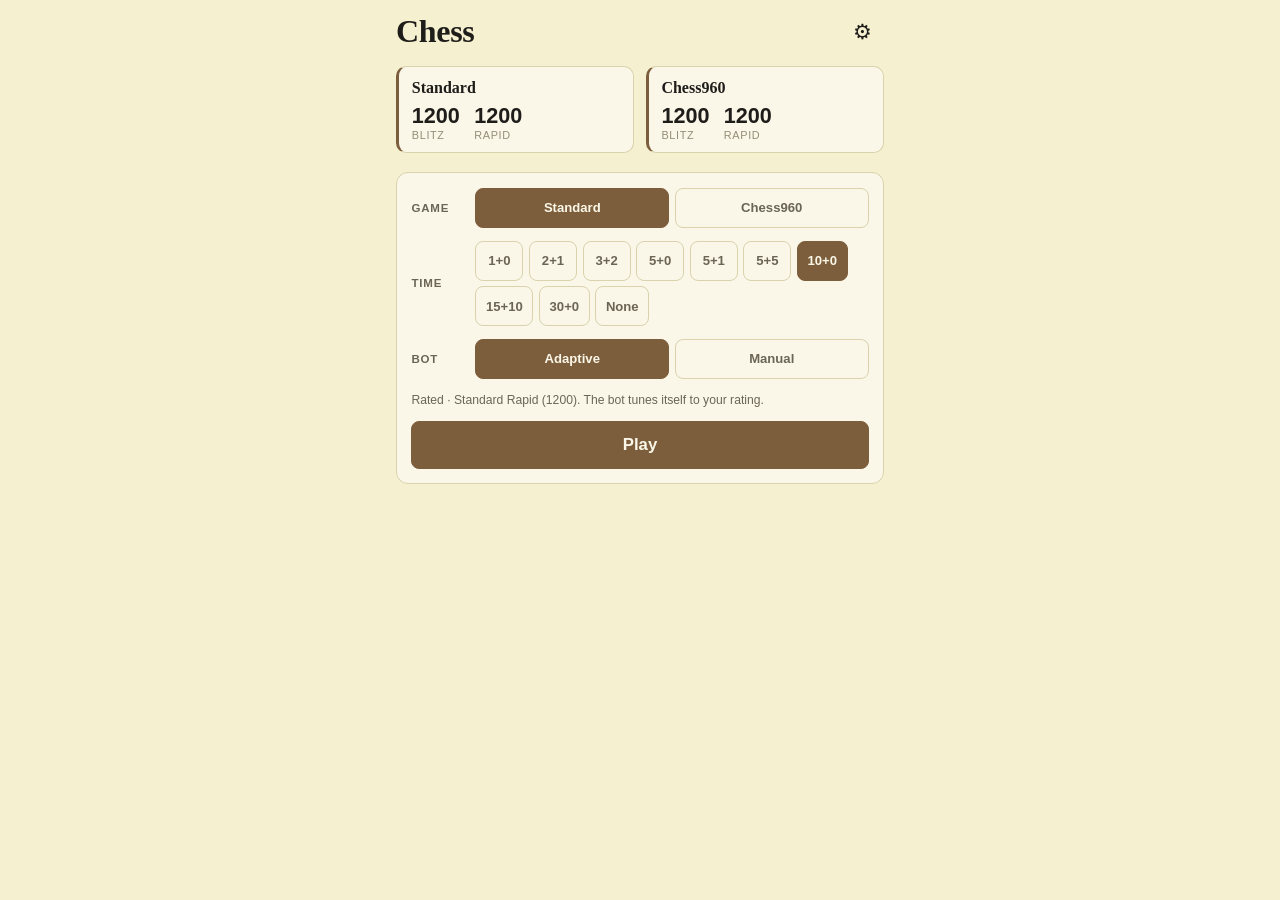
==== commit 86e068da: "Chess: fix known bugs, add pre-moves/MultiPV/faster convergence + polish Fixes all 8 audited known b" ====
--- a/apps/chess/index.html
+++ b/apps/chess/index.html
@@ -191,6 +191,18 @@
         </div>
     </div>
 
+    <!-- ══════════════════ Confirm dialog (new game vs paused game) ══════════════════ -->
+    <div id="confirm-modal" class="gameover-overlay" hidden>
+        <div class="gameover-card">
+            <div class="gameover-title">Game in progress</div>
+            <p class="modal-text">Starting a new game will resign your paused game.</p>
+            <div class="gameover-actions">
+                <button class="btn" id="confirm-cancel">Cancel</button>
+                <button class="btn btn-primary" id="confirm-ok">New game</button>
+            </div>
+        </div>
+    </div>
+
     <!-- ══════════════════ Toast ══════════════════ -->
     <div id="toast" role="alert" aria-live="polite"></div>
 
--- a/apps/chess/styles.css
+++ b/apps/chess/styles.css
@@ -208,7 +208,10 @@
 .bar-title { font-family: var(--serif); font-size: 1.1rem; font-weight: 700; }
 
 /* ══════════════════════════ Play ══════════════════════════ */
-#screen-play { justify-content: space-between; }
+/* Top and board hug together; the bottom panel grows to absorb the leftover
+   height (a square board can't fill a tall portrait screen), so there is no dead
+   gap directly above/below the board. */
+#screen-play { justify-content: flex-start; }
 .play-top { flex-shrink: 0; }
 
 .clock-row {
@@ -265,6 +268,7 @@
 .sq-check { background: var(--chk-bg) !important; }
 .sq-wrong { background: var(--wrong-bg) !important; }
 .sq-hint  { background: var(--hint-bg) !important; }
+.sq-premove { background: rgba(220,120,40,.5) !important; outline: 2px solid rgba(200,100,30,.9); outline-offset: -2px; }
 .sq-legal::after {
     content: ''; position: absolute; top:50%; left:50%;
     transform: translate(-50%,-50%); width: 28%; height: 28%;
@@ -311,9 +315,12 @@
 .piece-captured { opacity: 0; transition: opacity 180ms ease; pointer-events: none; }
 
 /* ── Bottom controls ── */
-.play-bottom { flex-shrink: 0; padding-bottom: env(safe-area-inset-bottom); }
+/* Grows to fill the height left below the board; the move list (flex child)
+   absorbs the slack so the clock stays hugged to the board and actions sit at the
+   bottom. */
+.play-bottom { flex: 1 1 auto; min-height: 0; display: flex; flex-direction: column; padding-bottom: env(safe-area-inset-bottom); }
 .move-list {
-    max-height: 3.4rem; overflow-y: auto;
+    flex: 1 1 auto; min-height: 3.4rem; overflow-y: auto;
     padding: .4rem .8rem; font-size: .8rem; color: var(--text-dim);
     white-space: pre-wrap; font-variant-numeric: tabular-nums; line-height: 1.5;
     border-top: 1px solid var(--border);
@@ -351,9 +358,11 @@
 .gameover-icon { font-size: 2.6rem; }
 .gameover-title { font-family: var(--serif); font-size: 1.5rem; font-weight: 700; margin-top: .3rem; }
 .gameover-sub { color: var(--text-dim); margin-top: .2rem; }
+.modal-text { color: var(--text-dim); margin-top: .6rem; font-size: .92rem; line-height: 1.4; }
 .elo-delta { margin-top: .7rem; font-size: 1.1rem; font-weight: 700; font-variant-numeric: tabular-nums; }
 .elo-delta.pos { color: var(--win); }
 .elo-delta.neg { color: var(--loss); }
+.elo-delta.neutral { color: var(--text-dim); }
 .gameover-actions { display: flex; gap: .6rem; margin-top: 1.2rem; }
 .gameover-actions .btn { flex: 1; }
 
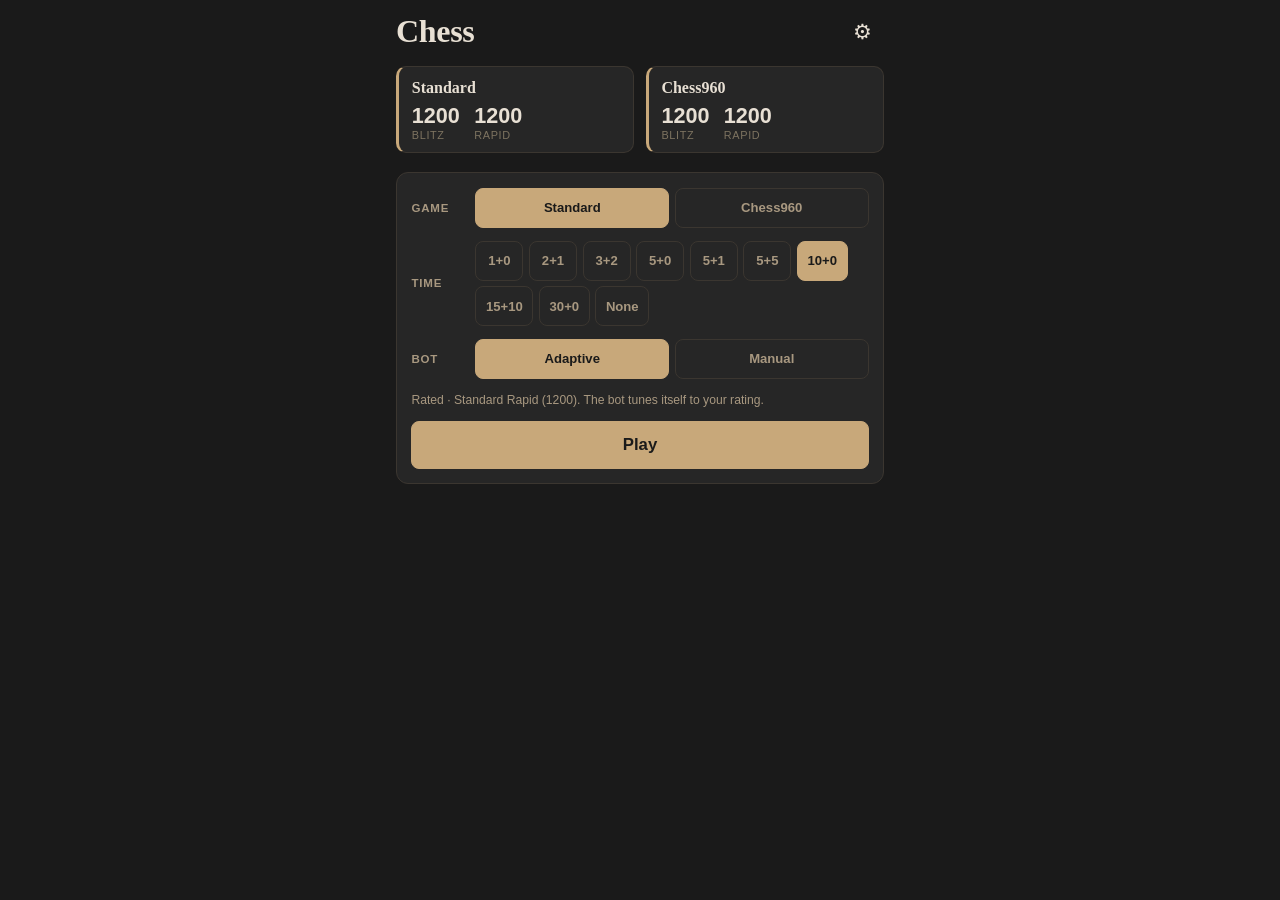
==== commit 37b187cd: "Chess: implement backlog #3–8 (tray, blitz speed, defaults, styles, themes; remove chess-openings) -" ====
--- a/apps/chess/index.html
+++ b/apps/chess/index.html
@@ -4,9 +4,9 @@
     <meta charset="UTF-8">
     <meta name="viewport" content="width=device-width, initial-scale=1.0, maximum-scale=1.0, user-scalable=no, viewport-fit=cover">
     <meta name="apple-mobile-web-app-capable" content="yes">
-    <meta name="apple-mobile-web-app-status-bar-style" content="default">
+    <meta name="apple-mobile-web-app-status-bar-style" content="black-translucent">
     <meta name="apple-mobile-web-app-title" content="Chess">
-    <meta name="theme-color" content="#f5f0d0">
+    <meta name="theme-color" content="#1a1a1a">
     <link rel="apple-touch-icon" href="./icon.svg">
     <link rel="manifest" href="./manifest.json">
     <title>Chess</title>
--- a/apps/chess/styles.css
+++ b/apps/chess/styles.css
@@ -32,7 +32,7 @@
     --wrong-bg:  rgba(200,45,45,.40);
     --hint-bg:   rgba(90,160,90,.40);
 
-    /* Piece fills (used by the inline-SVG "modern" set; image sets carry own colours) */
+    /* Piece fills — reserved for color-via-CSS pieces; current image sets carry own colours */
     --pw:      #f7f2e2;
     --pb:      #2b2825;
     --pw-edge: #4a4438;
@@ -74,12 +74,12 @@
 }
 
 /* Board colour themes (light-friendly, warm). */
-[data-board="classic"] { --sq-light: #f0d9b5; --sq-dark: #b58863; --last-edge: #d99a2b; }
-[data-board="walnut"]  { --sq-light: #e8cfa6; --sq-dark: #9c6b43; --last-edge: #3a72c4; }
-[data-board="coffee"]  { --sq-light: #d9c3a5; --sq-dark: #6f4e37; --last-edge: #d99a2b; }
-[data-board="forest"]  { --sq-light: #ebecd0; --sq-dark: #779556; --last-edge: #c86a2b; }
-[data-board="ocean"]   { --sq-light: #dbe6ec; --sq-dark: #6f92a8; --last-edge: #c86a2b; }
-[data-board="slate"]   { --sq-light: #dcdce4; --sq-dark: #8892a6; --last-edge: #34a68a; }
+[data-board="classic"]  { --sq-light: #f0d9b5; --sq-dark: #b58863; --last-edge: #d99a2b; }
+[data-board="walnut"]   { --sq-light: #e8cfa6; --sq-dark: #9c6b43; --last-edge: #3a72c4; }
+[data-board="forest"]   { --sq-light: #ebecd0; --sq-dark: #779556; --last-edge: #c86a2b; }
+[data-board="ocean"]    { --sq-light: #dbe6ec; --sq-dark: #6f92a8; --last-edge: #c86a2b; }
+[data-board="rose"]     { --sq-light: #f3dbe0; --sq-dark: #b56b82; --last-edge: #2fa37a; }
+[data-board="amethyst"] { --sq-light: #e3dcf2; --sq-dark: #8267a8; --last-edge: #e0a52e; }
 
 * { box-sizing: border-box; margin: 0; padding: 0; }
 /* Ensure [hidden] wins over class-level display rules (flex/grid). */
@@ -234,10 +234,12 @@
 }
 .bot-status.bot-thinking { color: var(--accent); }
 
-.captured-tray { display: inline-flex; align-items: center; gap: 1px; font-size: 1rem; line-height: 1; flex-wrap: wrap; }
-.captured-tray .cap-w { color: #f4efe0; text-shadow: 0 0 1px #000, 0 0 1px #000; }
-.captured-tray .cap-b { color: #2a2825; text-shadow: 0 0 1px rgba(255,255,255,.9); }
-.captured-adv { font-size: .72rem; font-weight: 700; color: var(--text-dim); margin-left: .2rem; }
+.captured-tray { display: inline-flex; align-items: center; gap: 0; line-height: 1; flex-wrap: wrap; }
+.captured-tray .sample-piece { width: 1.05rem; height: 1.05rem; margin-right: -1px; }
+.captured-tray .sample-piece svg,
+.captured-tray .sample-piece .piece-img { width: 100%; height: 100%; object-fit: contain; }
+.captured-tray .sample-piece .piece-letter { font-size: .78rem; }
+.captured-adv { font-size: .72rem; font-weight: 700; color: var(--text-dim); margin-left: .3rem; }
 
 /* ── Board area ── */
 .board-wrap {
@@ -302,12 +304,6 @@
 .piece.white .eye, .piece.white .slit { fill: var(--pw-edge); }
 .piece.black .eye, .piece.black .slit { fill: var(--pb-edge); }
 .piece-img { width: 88%; height: 88%; object-fit: contain; image-rendering: auto; pointer-events: none; }
-.piece.ps-modern.white svg { filter: drop-shadow(0 0 .6px rgba(0,0,0,.55)); }
-.piece.ps-modern.black svg { filter: drop-shadow(0 0 .6px rgba(255,255,255,.4)); }
-.piece.ps-classic.white { text-shadow: 0 0 1px #fff, 0 1px 2px rgba(0,0,0,.4); }
-.piece.ps-classic.black { text-shadow: 0 0 1px #000; }
-.piece.ps-classic { font-size: clamp(1.6rem, 8vw, 3.4rem); }
-.opt-preview .piece.ps-classic { font-size: 1.5rem; }
 .piece-letter { font-size: .82em; font-weight: 900; letter-spacing: -.03em; }
 .piece.ps-letters.white .piece-letter { color: #f4efe0; text-shadow: 0 0 1px #000, 0 0 3px #000; }
 .piece.ps-letters.black .piece-letter { color: #201d1a; text-shadow: 0 0 1px #fff, 0 0 3px #fff; }
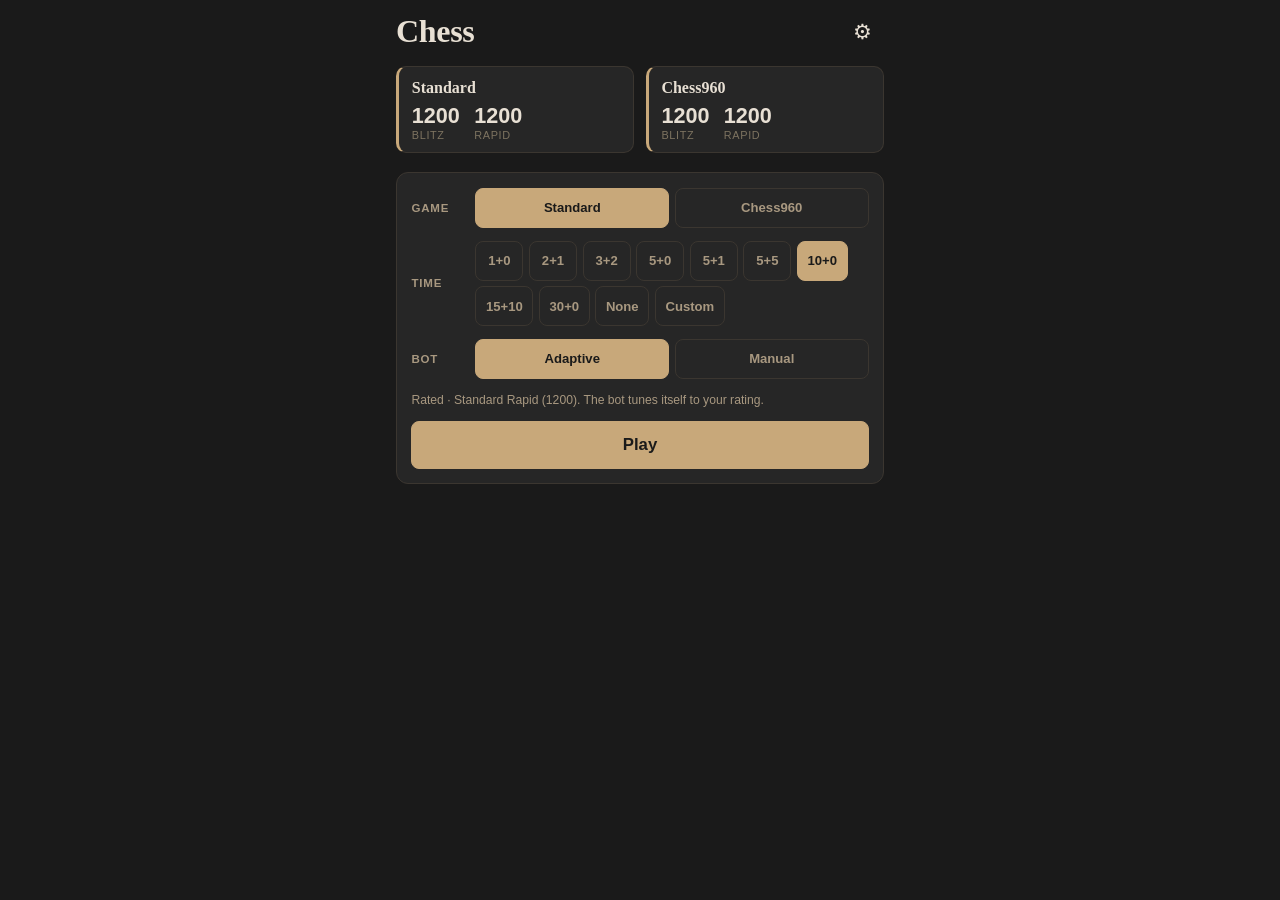
==== commit ad89985c: "Chess: 5 in-game UX fixes (review rewind, dots, confirm, custom time, 960 castle) 1. Replace the gro" ====
--- a/apps/chess/index.html
+++ b/apps/chess/index.html
@@ -44,6 +44,20 @@
                 <span class="config-label">Time</span>
                 <div class="seg seg-wrap" id="cfg-timer"></div>
             </div>
+            <div class="config-row custom-time-row" id="cfg-custom-row" hidden>
+                <span class="config-label">Custom</span>
+                <div class="custom-time-inputs">
+                    <label class="custom-time-field">
+                        <input type="number" id="cfg-custom-min" min="1" max="180" value="15">
+                        <span>min</span>
+                    </label>
+                    <span class="custom-time-plus">+</span>
+                    <label class="custom-time-field">
+                        <input type="number" id="cfg-custom-inc" min="0" max="60" value="10">
+                        <span>sec/move</span>
+                    </label>
+                </div>
+            </div>
             <div class="config-row">
                 <span class="config-label">Bot</span>
                 <div class="seg" id="cfg-diff">
@@ -85,7 +99,23 @@
                 <span class="captured-tray" id="bottom-captured"></span>
                 <span class="clock-time" id="bottom-time">—</span>
             </div>
-            <div class="move-list" id="move-list"></div>
+            <!-- Move review (visual rewind only — does not change game state) -->
+            <div class="play-review" id="play-review">
+                <div class="review-status" id="review-status">Live</div>
+                <div class="review-btns">
+                    <button class="btn-review" id="review-prev" aria-label="Previous move">◀</button>
+                    <button class="btn-review" id="review-live" aria-label="Back to current position">↻</button>
+                    <button class="btn-review" id="review-next" aria-label="Next move">▶</button>
+                </div>
+            </div>
+            <!-- Move confirmation bar (long games, when enabled) -->
+            <div class="move-confirm" id="move-confirm" hidden>
+                <span class="move-confirm-label" id="move-confirm-label">Play move?</span>
+                <div class="move-confirm-btns">
+                    <button class="btn" id="move-confirm-cancel" aria-label="Cancel">✗</button>
+                    <button class="btn btn-primary" id="move-confirm-ok" aria-label="Confirm">✓</button>
+                </div>
+            </div>
             <div class="play-actions">
                 <button class="btn" id="btn-resign">Resign</button>
             </div>
@@ -166,6 +196,15 @@
             <div class="settings-section">
                 <span class="settings-label">Board</span>
                 <div class="swatch-grid" id="board-swatch-grid"></div>
+            </div>
+
+            <div class="settings-section">
+                <span class="settings-label">Confirm moves</span>
+                <div class="seg" id="confirm-seg">
+                    <button class="seg-btn" data-confirm="off">Off</button>
+                    <button class="seg-btn" data-confirm="on">On</button>
+                </div>
+                <span class="settings-hint">When on, games with 15 minutes or more per side ask you to confirm each move before it's played.</span>
             </div>
 
             <div class="settings-section">
--- a/apps/chess/styles.css
+++ b/apps/chess/styles.css
@@ -26,7 +26,9 @@
     /* Board interaction overlays */
     --sel:       rgba(124,94,60,.9);
     --sel-bg:    rgba(124,94,60,.28);
-    --legal-dot: rgba(60,45,25,.32);
+    --legal-dot: rgba(30,28,24,.5);       /* move dot; paired with a contrasting halo */
+    --legal-dot-edge: rgba(255,255,255,.6);
+    --castle:    #b8791f;                 /* Chess960 castle marker (rook square) */
     --last-bg:   rgba(230,180,60,.30);
     --chk-bg:    rgba(200,45,45,.42);
     --wrong-bg:  rgba(200,45,45,.40);
@@ -64,7 +66,9 @@
 
     --sel:       rgba(200,168,122,.9);
     --sel-bg:    rgba(200,168,122,.26);
-    --legal-dot: rgba(255,245,225,.30);
+    --legal-dot: rgba(245,240,230,.6);
+    --legal-dot-edge: rgba(0,0,0,.5);
+    --castle:    #e0a52e;
     --last-bg:   rgba(200,168,122,.30);
 
     --pw:      #ececdc;
@@ -198,6 +202,16 @@
 .config-note { font-size: .76rem; color: var(--text-dim); line-height: 1.35; }
 .btn-play { width: 100%; font-size: 1.05rem; padding: .8rem; }
 
+/* Custom time inputs */
+.custom-time-inputs { display: flex; align-items: center; gap: .5rem; flex: 1; }
+.custom-time-field { display: inline-flex; align-items: center; gap: .3rem; font-size: .8rem; color: var(--text-dim); }
+.custom-time-field input {
+    width: 3.4rem; padding: .4rem .5rem; text-align: right;
+    border: 1px solid var(--border); border-radius: 8px;
+    background: var(--surface); color: var(--text); font-size: .95rem; font-variant-numeric: tabular-nums;
+}
+.custom-time-plus { color: var(--text-faint); font-weight: 700; }
+
 /* ══════════════════════════ Bar (Play/History/Replay) ══════════════════════════ */
 .bar {
     display: flex; align-items: center; justify-content: space-between;
@@ -271,13 +285,30 @@
 .sq-wrong { background: var(--wrong-bg) !important; }
 .sq-hint  { background: var(--hint-bg) !important; }
 .sq-premove { background: rgba(220,120,40,.5) !important; outline: 2px solid rgba(200,100,30,.9); outline-offset: -2px; }
+.sq-confirm { background: rgba(220,120,40,.45) !important; outline: 3px solid rgba(200,100,30,.95); outline-offset: -3px; }
+/* Legal move to an empty square: a dot with a contrasting halo so it reads on any
+   square colour and theme. */
 .sq-legal::after {
     content: ''; position: absolute; top:50%; left:50%;
-    transform: translate(-50%,-50%); width: 28%; height: 28%;
+    transform: translate(-50%,-50%); width: 32%; height: 32%;
     background: var(--legal-dot); border-radius: 50%;
+    box-shadow: 0 0 0 2px var(--legal-dot-edge);
     pointer-events: none; z-index: 2;
 }
-.sq-legal-cap { outline: 2px solid var(--sel); outline-offset: -2px; }
+/* Legal capture: a bold two-tone ring around the capturable piece. */
+.sq-legal-cap::after {
+    content: ''; position: absolute; inset: 0; pointer-events: none; z-index: 2;
+    border-radius: 2px;
+    box-shadow: inset 0 0 0 4px var(--legal-dot), inset 0 0 0 6px var(--legal-dot-edge);
+}
+/* Chess960 castle target (the rook's own square). Distinct from move dots/capture
+   rings so it's clear castling is available and that tapping the rook castles. */
+.sq-castle { outline: 3px solid var(--castle); outline-offset: -3px; }
+.sq-castle::after {
+    content: '\21BB'; position: absolute; top: 1px; right: 2px;
+    font-size: .7rem; font-weight: 700; color: var(--castle);
+    text-shadow: 0 0 2px rgba(0,0,0,.6); pointer-events: none; z-index: 4;
+}
 
 .coord {
     position: absolute; font-size: .56rem; font-weight: 700;
@@ -311,17 +342,38 @@
 .piece-captured { opacity: 0; transition: opacity 180ms ease; pointer-events: none; }
 
 /* ── Bottom controls ── */
-/* Grows to fill the height left below the board; the move list (flex child)
-   absorbs the slack so the clock stays hugged to the board and actions sit at the
-   bottom. */
+/* Fills the height left below the board; the review bar + clock hug the board and
+   the actions are pushed to the bottom (margin-top:auto), so the layout never grows
+   as moves accumulate. */
 .play-bottom { flex: 1 1 auto; min-height: 0; display: flex; flex-direction: column; padding-bottom: env(safe-area-inset-bottom); }
-.move-list {
-    flex: 1 1 auto; min-height: 3.4rem; overflow-y: auto;
-    padding: .4rem .8rem; font-size: .8rem; color: var(--text-dim);
-    white-space: pre-wrap; font-variant-numeric: tabular-nums; line-height: 1.5;
-    border-top: 1px solid var(--border);
-}
-.play-actions { display: flex; gap: .5rem; padding: .6rem .8rem; }
+
+/* Move review (visual rewind) */
+.play-review {
+    display: flex; flex-direction: column; align-items: center; gap: .3rem;
+    padding: .5rem .8rem; border-top: 1px solid var(--border);
+}
+.review-status { font-size: .78rem; color: var(--text-dim); font-variant-numeric: tabular-nums; min-height: 1rem; }
+.review-status.reviewing { color: var(--castle); font-weight: 700; }
+.review-btns { display: flex; gap: .6rem; align-items: center; }
+.btn-review {
+    width: 44px; height: 44px; border: 1px solid var(--border); border-radius: 8px;
+    background: var(--surface); color: var(--text); font-size: 1.1rem; cursor: pointer;
+    -webkit-tap-highlight-color: transparent; display: inline-flex; align-items: center; justify-content: center;
+}
+.btn-review:active { background: var(--surface2); }
+.btn-review:disabled { opacity: .35; cursor: default; }
+#review-live { color: var(--accent); font-size: 1.25rem; }
+
+/* Move confirmation bar (long games) */
+.move-confirm {
+    display: flex; align-items: center; justify-content: space-between; gap: .6rem;
+    padding: .5rem .8rem; border-top: 1px solid var(--border); background: var(--surface2);
+}
+.move-confirm-label { font-weight: 700; font-size: .95rem; }
+.move-confirm-btns { display: flex; gap: .5rem; }
+.move-confirm-btns .btn { min-width: 3.2rem; font-size: 1.1rem; }
+
+.play-actions { display: flex; gap: .5rem; padding: .6rem .8rem; margin-top: auto; }
 .play-actions .btn { flex: 1; }
 
 /* ── Promotion modal ── */
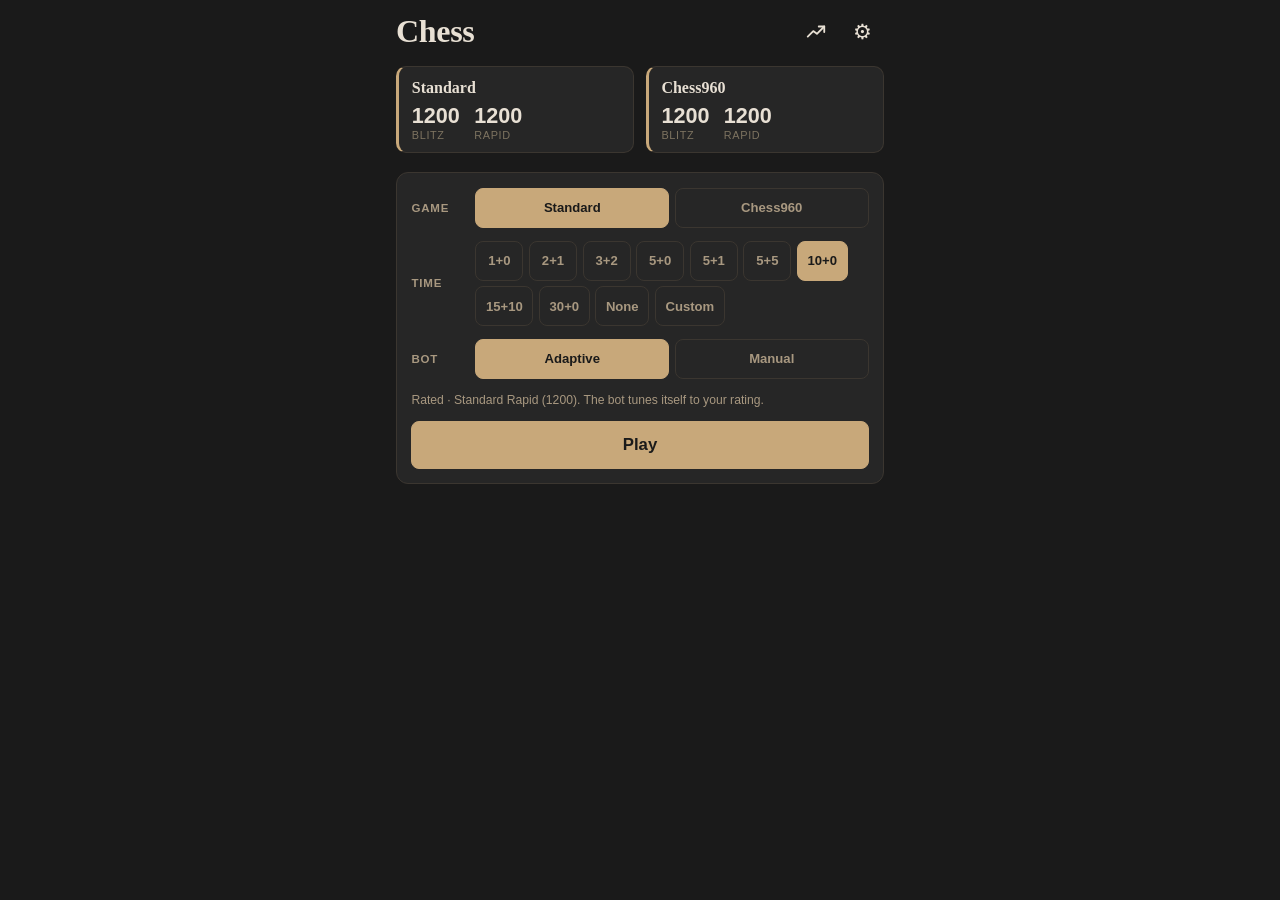
==== commit 88ab1f5a: "Chess: clear the backlog — Stats screen, manual→Elo, iPhone-16 fix, math audits Audits (requested): " ====
--- a/apps/chess/index.html
+++ b/apps/chess/index.html
@@ -19,7 +19,15 @@
     <div id="screen-home" class="screen active">
         <div class="home-header">
             <div class="home-title">Chess</div>
-            <button class="btn-icon" id="btn-settings" aria-label="Settings">⚙</button>
+            <div class="home-header-btns">
+                <button class="btn-icon" id="btn-stats" aria-label="Stats">
+                    <svg viewBox="0 0 24 24" width="22" height="22" fill="none" stroke="currentColor" stroke-width="2" stroke-linecap="round" stroke-linejoin="round" aria-hidden="true">
+                        <polyline points="3,17 9,11 13,14 21,6"/>
+                        <polyline points="15,6 21,6 21,12"/>
+                    </svg>
+                </button>
+                <button class="btn-icon" id="btn-settings" aria-label="Settings">⚙</button>
+            </div>
         </div>
 
         <div class="ratings" id="ratings"></div>
@@ -65,10 +73,10 @@
                     <button class="seg-btn" data-diff="manual">Manual</button>
                 </div>
             </div>
-            <div class="config-row skill-row" id="cfg-skill-row" hidden>
-                <span class="config-label">Skill</span>
-                <input type="range" id="cfg-skill" min="0" max="20" value="8">
-                <span class="skill-val" id="cfg-skill-val">8</span>
+            <div class="config-row skill-row" id="cfg-elo-row" hidden>
+                <span class="config-label">Elo</span>
+                <input type="range" id="cfg-elo" min="100" max="3000" step="50" value="1200">
+                <span class="skill-val" id="cfg-elo-val">1200</span>
             </div>
             <p class="config-note" id="cfg-note"></p>
             <button class="btn btn-primary btn-play" id="btn-play">Play</button>
@@ -172,6 +180,27 @@
         </div>
     </div>
 
+    <!-- ══════════════════ Stats ══════════════════ -->
+    <div id="screen-stats" class="screen">
+        <div class="bar">
+            <button class="btn-icon" id="btn-stats-back" aria-label="Back">←</button>
+            <span class="bar-title">Stats</span>
+            <span class="btn-icon bar-spacer" aria-hidden="true"></span>
+        </div>
+        <div class="stats-body">
+            <div class="seg seg-wrap" id="stats-bucket-seg"></div>
+            <div class="seg" id="stats-axis-seg">
+                <button class="seg-btn" data-axis="games">By game</button>
+                <button class="seg-btn" data-axis="time">By date</button>
+            </div>
+            <div class="stats-chart-wrap" id="stats-chart-wrap">
+                <div class="stats-chart" id="stats-chart"></div>
+                <div class="stats-tooltip" id="stats-tooltip" hidden></div>
+            </div>
+            <div class="stats-summary" id="stats-summary"></div>
+        </div>
+    </div>
+
     <!-- ══════════════════ Settings Panel ══════════════════ -->
     <div id="settings-panel" hidden>
         <div class="settings-bar">
@@ -256,6 +285,7 @@
 <script src="./home.js"></script>
 <script src="./play.js"></script>
 <script src="./history.js"></script>
+<script src="./stats.js"></script>
 <script>
     if ("serviceWorker" in navigator) {
         navigator.serviceWorker.register("./sw.js");
--- a/apps/chess/styles.css
+++ b/apps/chess/styles.css
@@ -89,14 +89,18 @@
 /* Ensure [hidden] wins over class-level display rules (flex/grid). */
 [hidden] { display: none !important; }
 
+/* Background lives on body only: body.dark can override --bg, and with html left
+   transparent the body background propagates to the document canvas, so overscroll /
+   viewport gaps show the correct theme colour (an html background would resolve --bg
+   from :root — the light palette — and paint the canvas beige even in dark mode). */
 html, body {
     height: 100%;
-    background: var(--bg);
     color: var(--text);
     font-family: var(--sans);
     -webkit-text-size-adjust: 100%;
     overscroll-behavior: none;
 }
+body { background: var(--bg); }
 
 #app {
     max-width: 520px;
@@ -148,6 +152,7 @@
     padding: calc(env(safe-area-inset-top) + .6rem) 1rem .4rem;
 }
 .home-title { font-family: var(--serif); font-size: 2rem; font-weight: 700; letter-spacing: -.01em; }
+.home-header-btns { display: flex; gap: .1rem; }
 
 .ratings { display: flex; gap: .7rem; padding: .4rem 1rem; }
 .rating-card {
@@ -435,6 +440,44 @@
 .history-delta.neg { color: var(--loss); }
 .history-chevron { color: var(--text-faint); font-size: 1.2rem; }
 
+/* ══════════════════════════ Stats ══════════════════════════ */
+.stats-body {
+    flex: 1; overflow-y: auto;
+    padding: .8rem 1rem calc(env(safe-area-inset-bottom) + 1rem);
+    display: flex; flex-direction: column; gap: .7rem;
+}
+/* .seg carries flex:1 for config-card rows; inside this column it must not grow. */
+.stats-body .seg { flex: none; }
+.bar-spacer { visibility: hidden; }
+.stats-chart-wrap {
+    position: relative;
+    background: var(--surface); border: 1px solid var(--border); border-radius: 12px;
+    padding: .6rem .5rem .3rem;
+}
+.stats-chart svg { display: block; width: 100%; height: auto; touch-action: none; }
+/* Recessive grid/axes; data ink in accent; text in text tokens (never series color). */
+.st-grid   { stroke: var(--border); stroke-width: 1; }
+.st-ylabel, .st-xlabel { fill: var(--text-faint); font-size: 11px; font-family: var(--sans); font-variant-numeric: tabular-nums; }
+.st-line   { fill: none; stroke: var(--accent); stroke-width: 2; stroke-linejoin: round; stroke-linecap: round; }
+.st-enddot { fill: var(--accent); }
+.st-hoverdot { fill: var(--accent); stroke: var(--surface); stroke-width: 2; }
+.st-crosshair { stroke: var(--text-faint); stroke-width: 1; stroke-dasharray: 3 3; }
+.stats-tooltip {
+    position: absolute; top: .35rem;
+    background: var(--text); color: var(--bg);
+    font-size: .75rem; font-weight: 700; font-variant-numeric: tabular-nums;
+    padding: .2rem .5rem; border-radius: 6px; pointer-events: none; white-space: nowrap;
+}
+.stats-empty { text-align: center; color: var(--text-faint); padding: 2.5rem 1rem; font-size: .9rem; }
+.stats-summary { display: grid; grid-template-columns: repeat(4, 1fr); gap: .5rem; }
+.stat-tile {
+    display: flex; flex-direction: column; align-items: center; gap: .15rem;
+    background: var(--surface); border: 1px solid var(--border); border-radius: 10px;
+    padding: .55rem .3rem;
+}
+.stat-num { font-size: 1.05rem; font-weight: 700; font-variant-numeric: tabular-nums; }
+.stat-lbl { font-size: .64rem; text-transform: uppercase; letter-spacing: .06em; color: var(--text-faint); }
+
 /* ── Replay ── */
 .replay-info { text-align: center; padding: .6rem; font-size: .9rem; color: var(--text-dim); }
 .replay-controls {
